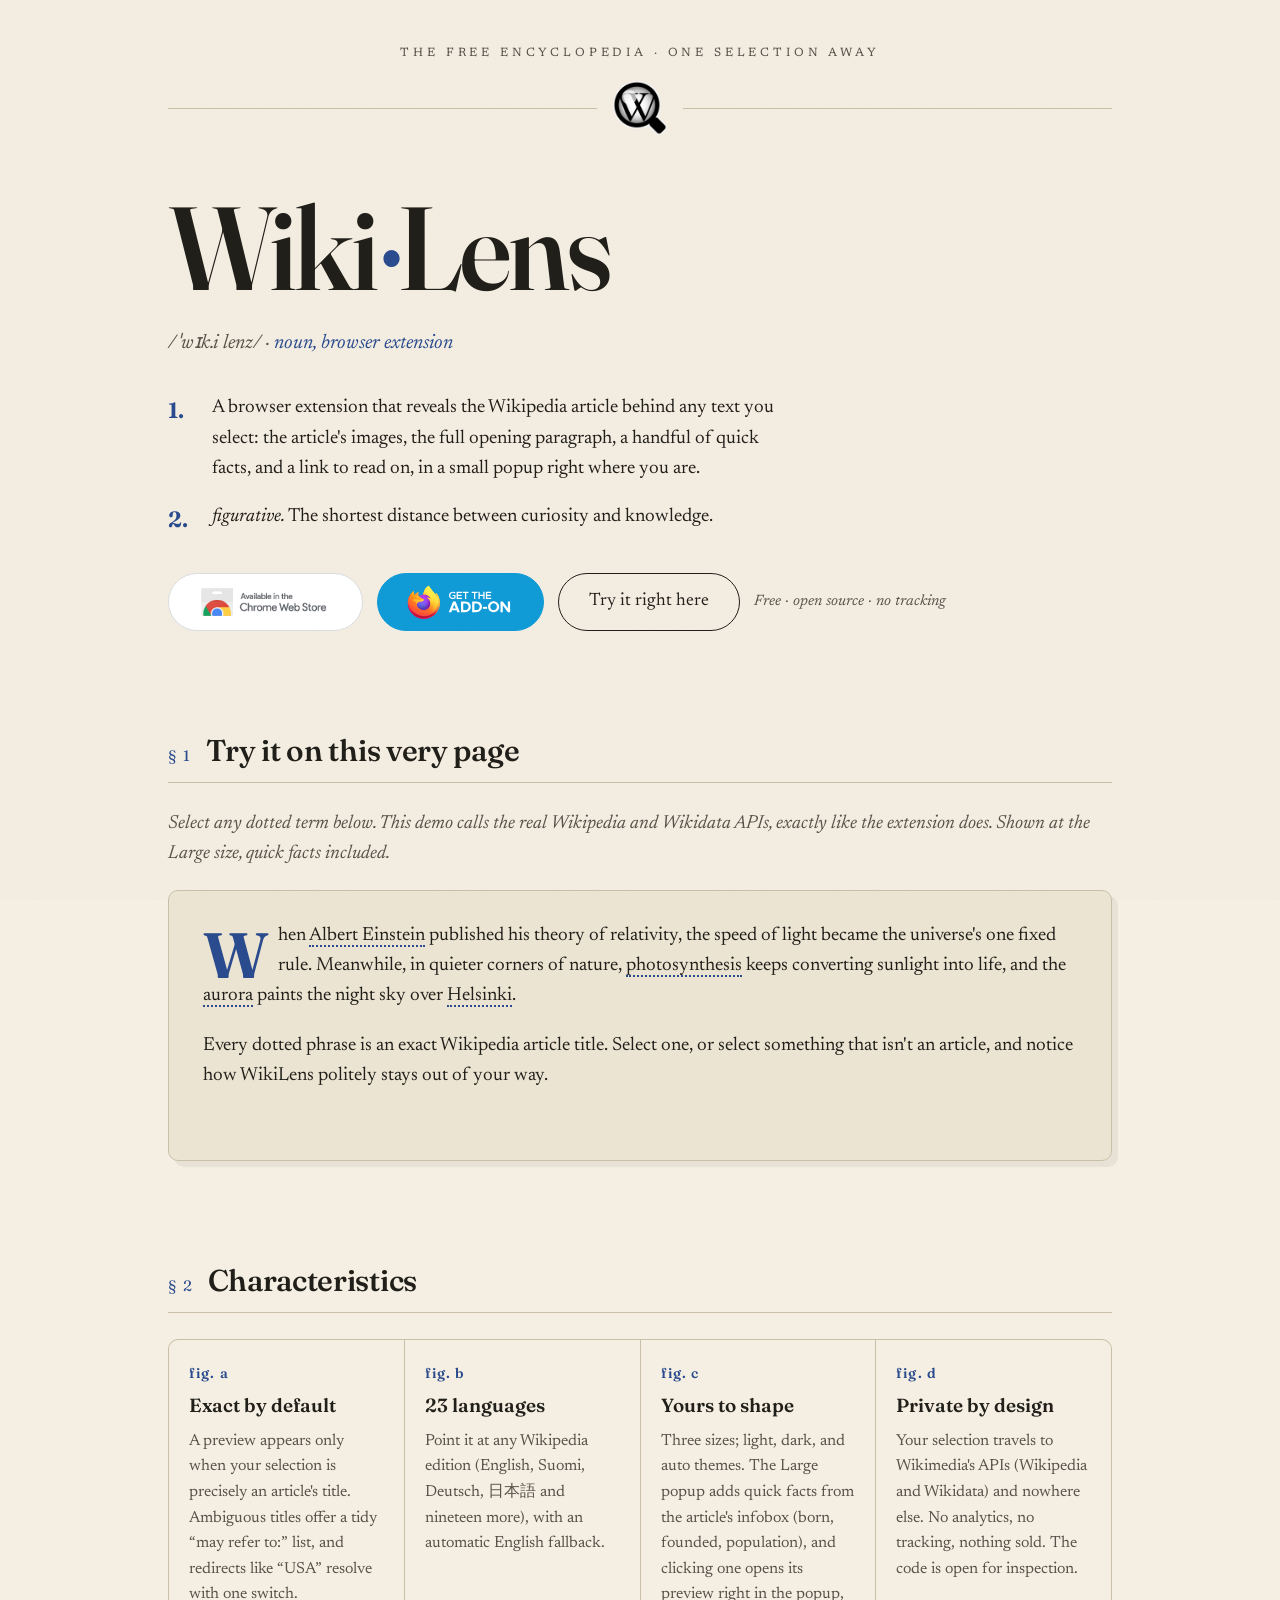
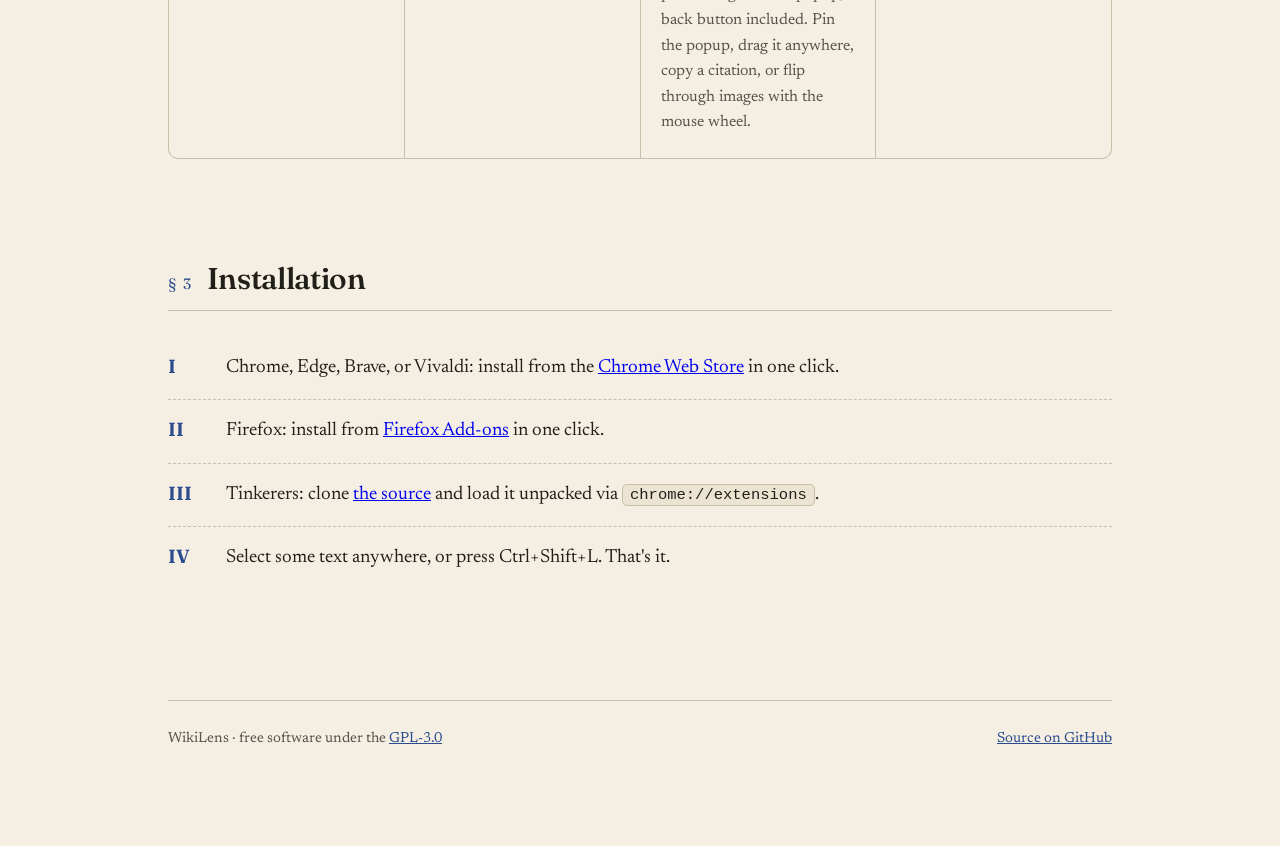
==== docs/index.html @ 6fe4d046 "Trim popup text box height (320px Medium/Large, 150px Small) Co-Authored-By: Claude Fable 5 <noreply" ====
<!DOCTYPE html>
<html lang="en">
<head>
<meta charset="utf-8" />
<meta name="viewport" content="width=device-width, initial-scale=1" />
<title>WikiLens: the free encyclopedia, one selection away</title>
<meta name="description" content="WikiLens is a Chromium extension that shows an instant Wikipedia preview when you select text on any page." />
<link rel="canonical" href="https://ville-mattila.github.io/wikilens/" />
<meta property="og:type" content="website" />
<meta property="og:url" content="https://ville-mattila.github.io/wikilens/" />
<meta property="og:site_name" content="WikiLens" />
<meta property="og:title" content="WikiLens: the free encyclopedia, one selection away" />
<meta property="og:description" content="Select text on any page and get the Wikipedia article instantly. Images, full first paragraph, quick facts, and a link to read on. Free, open source, no tracking." />
<meta property="og:image" content="https://ville-mattila.github.io/wikilens/og.png" />
<meta property="og:image:width" content="1200" />
<meta property="og:image:height" content="630" />
<meta property="og:image:alt" content="WikiLens: select text on any page and get the Wikipedia article instantly." />
<meta name="twitter:card" content="summary_large_image" />
<meta name="twitter:title" content="WikiLens: the free encyclopedia, one selection away" />
<meta name="twitter:description" content="Select text on any page and get the Wikipedia article instantly. Free, open source, no tracking." />
<meta name="twitter:image" content="https://ville-mattila.github.io/wikilens/og.png" />
<meta name="theme-color" content="#f5efe3" />
<link rel="icon" href="icon128.png" />
<link rel="preconnect" href="https://fonts.googleapis.com" />
<link rel="preconnect" href="https://fonts.gstatic.com" crossorigin />
<link href="https://fonts.googleapis.com/css2?family=Fraunces:ital,opsz,wght@0,9..144,300..900;1,9..144,300..900&family=Newsreader:ital,opsz,wght@0,6..72,300..700;1,6..72,300..700&display=swap" rel="stylesheet" />
<style>
  :root {
    --paper: #f5efe3;
    --paper-deep: #ece4d2;
    --ink: #211f1a;
    --ink-soft: #57534a;
    --rule: #c9bfa8;
    --accent: #2a4b8d;
    --highlight: #f8e08e;
    --card-bg: #202124;
    --card-text: #e8eaed;
    --card-border: #5f6368;
    --card-divider: #3c4043;
    --card-link: #8ab4f8;
  }

  * { box-sizing: border-box; }

  html { scroll-behavior: smooth; }

  body {
    margin: 0;
    background: var(--paper);
    color: var(--ink);
    font-family: "Newsreader", Georgia, serif;
    font-size: 19px;
    line-height: 1.6;
    -webkit-font-smoothing: antialiased;
  }

  /* paper grain */
  body::before {
    content: "";
    position: fixed;
    inset: 0;
    pointer-events: none;
    opacity: 0.5;
    z-index: 1;
    background-image: url("data:image/svg+xml,%3Csvg xmlns='http://www.w3.org/2000/svg' width='140' height='140'%3E%3Cfilter id='n'%3E%3CfeTurbulence type='fractalNoise' baseFrequency='0.9' numOctaves='2'/%3E%3CfeColorMatrix values='0 0 0 0 0 0 0 0 0 0 0 0 0 0 0 0 0 0 0.035 0'/%3E%3C/filter%3E%3Crect width='140' height='140' filter='url(%23n)'/%3E%3C/svg%3E");
  }

  ::selection {
    background: var(--highlight);
    color: var(--ink);
  }

  .sheet {
    position: relative;
    z-index: 2;
    max-width: 1000px;
    margin: 0 auto;
    padding: 0 28px 96px;
  }

  /* ------- masthead ------- */
  .masthead {
    text-align: center;
    padding: 44px 0 26px;
    animation: rise 0.7s ease-out both;
  }
  .masthead .over {
    font-size: 12px;
    letter-spacing: 0.32em;
    text-transform: uppercase;
    color: var(--ink-soft);
  }
  .masthead .rulewrap {
    display: flex;
    align-items: center;
    gap: 16px;
    margin: 18px 0;
  }
  .masthead .rulewrap::before,
  .masthead .rulewrap::after {
    content: "";
    flex: 1;
    border-top: 1px solid var(--rule);
    box-shadow: 0 3px 0 -2px var(--rule);
    animation: draw-rule 1.1s 0.15s cubic-bezier(0.22, 1, 0.36, 1) backwards;
  }
  .masthead .rulewrap::before { transform-origin: right center; }
  .masthead .rulewrap::after { transform-origin: left center; }
  @keyframes draw-rule {
    from { transform: scaleX(0); }
    to   { transform: scaleX(1); }
  }
  .masthead img {
    width: 54px;
    height: 54px;
    display: block;
    animation: icon-float 7s 2s ease-in-out infinite;
    transition: transform 0.3s cubic-bezier(0.22, 1, 0.36, 1);
  }
  .masthead img:hover { transform: rotate(-8deg) scale(1.08); }
  @keyframes icon-float {
    0%, 100% { translate: 0 0; }
    50% { translate: 0 -4px; }
  }

  /* ------- entry ------- */
  .entry { animation: rise 0.7s 0.12s ease-out both; }

  h1 {
    font-family: "Fraunces", serif;
    font-optical-sizing: auto;
    font-size: clamp(64px, 12vw, 118px);
    font-weight: 560;
    letter-spacing: -0.02em;
    line-height: 1;
    margin: 10px 0 6px;
  }
  h1 .dot {
    color: var(--accent);
    display: inline-block;
    animation: dot-drop 0.55s 1.35s cubic-bezier(0.34, 1.56, 0.64, 1) backwards;
  }
  @keyframes dot-drop {
    from { opacity: 0; transform: translateY(-0.35em); }
    to   { opacity: 1; transform: translateY(0); }
  }
  /* the product's core gesture, performed on our own headline: a text
     selection highlight sweeps across, lingers, and releases */
  h1 .sweep {
    background-image: linear-gradient(var(--highlight), var(--highlight));
    background-repeat: no-repeat;
    background-size: 0% 46%;
    background-position: 0% 68%;
    animation: select-sweep 2.6s 0.9s cubic-bezier(0.65, 0, 0.35, 1) forwards;
  }
  @keyframes select-sweep {
    0%   { background-size: 0% 46%; background-position: 0% 68%; }
    38%  { background-size: 100% 46%; background-position: 0% 68%; }
    62%  { background-size: 100% 46%; background-position: 0% 68%; }
    100% { background-size: 0% 46%; background-position: 100% 68%; }
  }
  .senses li {
    animation: rise 0.6s cubic-bezier(0.22, 1, 0.36, 1) backwards;
  }
  .senses li:nth-child(1) { animation-delay: 0.45s; }
  .senses li:nth-child(2) { animation-delay: 0.6s; }
  .cta-row {
    animation: rise 0.6s 0.75s cubic-bezier(0.22, 1, 0.36, 1) backwards;
  }

  .pron {
    font-size: 20px;
    color: var(--ink-soft);
  }
  .pron i { font-style: italic; }
  .pron .pos {
    font-style: italic;
    color: var(--accent);
  }

  .senses {
    margin: 34px 0 0;
    padding: 0;
    list-style: none;
    counter-reset: sense;
  }
  .senses li {
    counter-increment: sense;
    position: relative;
    padding-left: 44px;
    margin-bottom: 18px;
    max-width: 620px;
  }
  .senses li::before {
    content: counter(sense) ".";
    position: absolute;
    left: 0;
    top: 0;
    font-family: "Fraunces", serif;
    font-weight: 640;
    font-size: 22px;
    color: var(--accent);
  }
  .senses em { font-style: italic; }

  .cta-row {
    display: flex;
    flex-wrap: wrap;
    gap: 14px;
    margin: 40px 0 0;
    align-items: center;
  }
  .btn {
    font-family: "Newsreader", serif;
    font-size: 18px;
    text-decoration: none;
    display: inline-flex;
    align-items: center;
    height: 58px;
    padding: 0 30px;
    border-radius: 999px;
    transition: transform 0.15s ease, box-shadow 0.15s ease;
  }
  .btn:hover { transform: translateY(-2px); }
  .btn-primary {
    background: var(--ink);
    color: var(--paper);
    box-shadow: 0 2px 0 var(--accent);
  }
  .btn-primary:hover { box-shadow: 0 5px 14px rgba(42, 75, 141, 0.35); }
  .btn-ghost {
    color: var(--ink);
    border: 1px solid var(--ink);
  }
  .btn-ghost:hover { background: var(--paper-deep); }
  /* store badges inside pill buttons: pill background matches each badge's
     own background so the rectangular badge canvas melts into the pill */
  .btn-store {
    padding: 0 24px;
  }
  .btn-store .clip {
    overflow: hidden;
    line-height: 0;
    border-radius: 4px;
  }
  .btn-store .clip img {
    display: block;
    height: 42px;
    width: auto;
    margin: -2px; /* hides the border baked into the Chrome badge image */
  }
  .btn-store.chrome {
    background: #ffffff;
    border: 1px solid #dadce0;
  }
  .btn-store.firefox {
    background: rgb(16, 154, 214);
    border: 1px solid rgb(16, 154, 214);
  }
  .btn-store:hover {
    transform: translateY(-2px);
    box-shadow: 0 5px 14px rgba(33, 31, 26, 0.25);
  }
  .cta-note {
    font-size: 15px;
    font-style: italic;
    color: var(--ink-soft);
  }

  /* ------- section headings ------- */
  .section {
    margin-top: 96px;
  }
  /* the demo's popup must paint above later sections */
  #try {
    position: relative;
    z-index: 20;
  }

  /* Scroll-triggered reveals: elements get .reveal from the script below
     and .inview from an IntersectionObserver as they enter the viewport.
     Without JavaScript nothing is hidden, since .reveal is never added. */
  .reveal {
    opacity: 0;
    transform: translateY(22px);
    transition: opacity 0.7s cubic-bezier(0.22, 1, 0.36, 1),
                transform 0.7s cubic-bezier(0.22, 1, 0.36, 1);
    transition-delay: var(--reveal-delay, 0s);
  }
  .reveal.inview {
    opacity: 1;
    transform: none;
  }

  .section-head {
    display: flex;
    align-items: baseline;
    gap: 14px;
    position: relative;
    padding-bottom: 8px;
    margin-bottom: 26px;
  }
  /* the heading's hairline draws itself in as the section arrives */
  .section-head::after {
    content: "";
    position: absolute;
    left: 0;
    right: 0;
    bottom: 0;
    height: 1px;
    background: var(--rule);
    transform: scaleX(0);
    transform-origin: left center;
    transition: transform 1s 0.15s cubic-bezier(0.22, 1, 0.36, 1);
  }
  .section-head.inview::after { transform: scaleX(1); }
  .section-head .no {
    font-family: "Fraunces", serif;
    font-size: 15px;
    color: var(--accent);
    letter-spacing: 0.1em;
    display: inline-block;
    opacity: 0;
    transform: scale(1.6) rotate(-8deg);
    transition: opacity 0.45s 0.25s ease-out,
                transform 0.45s 0.25s cubic-bezier(0.34, 1.56, 0.64, 1);
  }
  .section-head.inview .no {
    opacity: 1;
    transform: none;
  }
  h2 {
    font-family: "Fraunces", serif;
    font-size: 30px;
    font-weight: 560;
    margin: 0;
    letter-spacing: -0.01em;
  }

  /* ------- demo ------- */
  .demo-hint {
    font-style: italic;
    color: var(--ink-soft);
    margin: 0 0 20px;
  }
  .demo {
    position: relative;
    background: var(--paper-deep);
    border: 1px solid var(--rule);
    border-radius: 10px;
    padding: 30px 34px;
    box-shadow: 6px 6px 0 rgba(33, 31, 26, 0.06);
  }
  .demo p { margin: 0 0 1em; }
  .demo p:last-child { margin-bottom: 0; }
  .demo .term {
    border-bottom: 2px dotted var(--accent);
    cursor: text;
    transition: background 0.25s ease;
  }
  .demo .term:hover { background: var(--highlight); }
  /* once the demo scrolls into view, the first term glows briefly:
     a wordless "start here" */
  .demo.inview .dropcap .term:first-of-type {
    animation: term-hint 1.8s 1s ease-in-out;
  }
  @keyframes term-hint {
    0%, 100% { background: transparent; }
    35%, 65% { background: var(--highlight); }
  }
  .demo .dropcap::first-letter {
    font-family: "Fraunces", serif;
    font-weight: 640;
    font-size: 64px;
    line-height: 0.8;
    float: left;
    padding: 8px 10px 0 0;
    color: var(--accent);
  }
  .demo-status {
    margin-top: 14px;
    font-size: 14px;
    font-style: italic;
    color: var(--ink-soft);
    min-height: 1.4em;
  }

  /* the popup card - same styling as the extension's dark medium card */
  .wl-card {
    position: absolute;
    z-index: 10;
    width: 500px;
    max-width: calc(100vw - 40px);
    background: var(--card-bg);
    color: var(--card-text);
    border: 1px solid var(--card-border);
    border-radius: 16px;
    box-shadow: 0 8px 24px rgba(0, 0, 0, 0.4);
    overflow: hidden;
    font-family: -apple-system, BlinkMacSystemFont, "Segoe UI", Roboto, sans-serif;
    transform-origin: 50% 0;
    animation: wl-pop 0.42s cubic-bezier(0.34, 1.56, 0.64, 1) backwards;
  }
  .wl-card.out { animation: wl-out 0.18s ease-in forwards; }
  @keyframes wl-pop {
    from { opacity: 0; transform: translateY(14px) scale(0.92); }
    to   { opacity: 1; transform: translateY(0) scale(1); }
  }
  @keyframes wl-out {
    to { opacity: 0; transform: translateY(8px) scale(0.96); }
  }
  @keyframes wl-rise {
    from { opacity: 0; transform: translateY(7px); }
    to   { opacity: 1; transform: translateY(0); }
  }
  @keyframes wl-settle {
    from { transform: scale(1.1); }
    to   { transform: scale(1); }
  }
  .wl-card .thumbwrap {
    position: relative;
    overflow: hidden;
  }
  .wl-card img.thumb {
    display: block;
    width: 100%;
    height: auto;
    max-height: 420px;
    object-fit: contain;
    background: #303134;
    animation: wl-settle 0.9s cubic-bezier(0.22, 1, 0.36, 1) backwards;
    transition: opacity 0.16s ease;
  }
  .wl-card img.thumb.fade { opacity: 0; }
  .wl-card .imgnav {
    position: absolute;
    right: 8px;
    top: 50%;
    transform: translateY(-50%);
    width: 30px;
    height: 30px;
    border: none;
    border-radius: 50%;
    background: rgba(0, 0, 0, 0.45);
    color: #fff;
    font-size: 18px;
    line-height: 28px;
    text-align: center;
    padding: 0;
    cursor: pointer;
    transition: background 0.15s, transform 0.15s;
  }
  .wl-card .imgnav:hover {
    background: rgba(0, 0, 0, 0.7);
    transform: translateY(-50%) scale(1.08);
  }
  .wl-card .imgcount {
    position: absolute;
    right: 8px;
    bottom: 8px;
    font-size: 11px;
    font-weight: 600;
    padding: 2px 8px;
    border-radius: 999px;
    background: rgba(0, 0, 0, 0.45);
    color: #fff;
    pointer-events: none;
  }
  .wl-card .t { animation: wl-rise 0.38s 0.1s cubic-bezier(0.22, 1, 0.36, 1) backwards; }
  .wl-card .x { animation: wl-rise 0.38s 0.17s cubic-bezier(0.22, 1, 0.36, 1) backwards; }
  .wl-card .facts { animation: wl-rise 0.38s 0.24s cubic-bezier(0.22, 1, 0.36, 1) backwards; }
  .wl-card .f { animation: wl-rise 0.38s 0.3s cubic-bezier(0.22, 1, 0.36, 1) backwards; }
  .wl-card .facts {
    border-top: 1px solid var(--card-divider);
    padding: 10px 14px 12px;
    display: grid;
    grid-template-columns: auto 1fr;
    column-gap: 14px;
    row-gap: 4px;
    font-size: 13px;
    line-height: 1.45;
  }
  .wl-card .facts .fl {
    color: var(--card-link);
    font-weight: 600;
    text-transform: uppercase;
    font-size: 11px;
    letter-spacing: 0.05em;
    padding-top: 1px;
  }
  .wl-card .facts .fv { min-width: 0; }
  .wl-card .facts .fv a {
    color: inherit;
    text-decoration: underline;
    text-decoration-color: var(--card-border);
    text-underline-offset: 2px;
    transition: color 0.15s, text-decoration-color 0.15s;
  }
  .wl-card .facts .fv a:hover {
    color: var(--card-link);
    text-decoration-color: var(--card-link);
  }
  .wl-card .f .arr {
    display: inline-block;
    transition: transform 0.2s cubic-bezier(0.22, 1, 0.36, 1);
  }
  .wl-card .f a:hover .arr { transform: translateX(4px); }
  @media (prefers-reduced-motion: reduce) {
    .wl-card, .wl-card.out, .wl-card img, .wl-card .t, .wl-card .x,
    .wl-card .facts, .wl-card .f {
      animation: none;
    }
  }
  .wl-card .b { padding: 12px 14px 10px; }
  .wl-card .t {
    font-family: Georgia, serif;
    font-size: 18px;
    font-weight: 700;
    margin: 0 0 6px;
  }
  .wl-card .x p { margin: 0 0 8px; }
  .wl-card .x p:last-child { margin-bottom: 0; }
  .wl-card .x {
    font-size: 14px;
    line-height: 1.5;
    margin: 0;
    max-height: 320px;
    overflow-y: auto;
    overscroll-behavior: contain;
    padding-right: 6px;
    scrollbar-width: thin;
    scrollbar-color: var(--card-border) transparent;
  }
  .wl-card .f {
    border-top: 1px solid var(--card-divider);
    padding: 8px 14px;
    text-align: right;
  }
  .wl-card .f a {
    color: var(--card-link);
    font-size: 14px;
    font-weight: 600;
    text-decoration: none;
  }
  .wl-card .f a:hover { text-decoration: underline; }

  /* ------- features ------- */
  .features {
    display: grid;
    grid-template-columns: repeat(4, 1fr);
    gap: 0;
    border: 1px solid var(--rule);
    border-radius: 10px;
    overflow: hidden;
    background: var(--rule);
    grid-gap: 1px;
  }
  .feature {
    background: var(--paper);
    padding: 22px 20px;
    transition: background 0.3s ease;
  }
  .feature:hover { background: #fbf7ee; }
  .feature h3 {
    font-family: "Fraunces", serif;
    font-size: 19px;
    font-weight: 600;
    margin: 0 0 8px;
  }
  .feature h3 .fig {
    color: var(--accent);
    font-size: 14px;
    letter-spacing: 0.08em;
    display: block;
    margin-bottom: 6px;
    transition: letter-spacing 0.3s ease;
  }
  .feature:hover h3 .fig { letter-spacing: 0.22em; }
  .feature p {
    margin: 0;
    font-size: 16px;
    color: var(--ink-soft);
  }

  /* ------- install ------- */
  .steps {
    margin: 0;
    padding: 0;
    list-style: none;
    counter-reset: step;
  }
  .steps li {
    counter-increment: step;
    position: relative;
    padding: 16px 0 16px 58px;
    border-bottom: 1px dashed var(--rule);
  }
  .steps li:last-child { border-bottom: 0; }
  .steps li::before {
    content: counter(step, upper-roman);
    position: absolute;
    left: 0;
    top: 14px;
    font-family: "Fraunces", serif;
    font-weight: 640;
    color: var(--accent);
    font-size: 19px;
    width: 44px;
  }
  .steps code {
    font-family: ui-monospace, "Cascadia Code", Consolas, monospace;
    font-size: 15.5px;
    background: var(--paper-deep);
    border: 1px solid var(--rule);
    border-radius: 5px;
    padding: 1px 7px;
    white-space: nowrap;
  }
  .store-note {
    margin-top: 22px;
    font-style: italic;
    color: var(--ink-soft);
    font-size: 16px;
  }

  /* ------- footer ------- */
  footer {
    margin-top: 110px;
    padding-top: 26px;
    border-top: 1px solid var(--rule);
    display: flex;
    justify-content: space-between;
    flex-wrap: wrap;
    gap: 10px;
    font-size: 14.5px;
    color: var(--ink-soft);
  }
  footer a { color: var(--accent); }

  @keyframes rise {
    from { opacity: 0; transform: translateY(16px); }
    to   { opacity: 1; transform: translateY(0); }
  }
  .section:nth-of-type(2) { animation-delay: 0.2s; }

  @media (prefers-reduced-motion: reduce) {
    .masthead, .entry, .masthead .rulewrap::before, .masthead .rulewrap::after,
    .masthead img, h1 .dot, h1 .sweep, .senses li, .cta-row,
    .demo.inview .dropcap .term:first-of-type {
      animation: none;
    }
    h1 .sweep { background: none; }
    .reveal {
      opacity: 1;
      transform: none;
      transition: none;
    }
    .section-head::after { transform: scaleX(1); transition: none; }
    .section-head .no { opacity: 1; transform: none; transition: none; }
  }

  @media (max-width: 900px) {
    .features { grid-template-columns: repeat(2, 1fr); }
  }
  @media (max-width: 560px) {
    body { font-size: 17.5px; }
    .demo { padding: 22px 20px; }
    .features { grid-template-columns: 1fr; }
  }
</style>
</head>
<body>
<div class="sheet">

  <header class="masthead">
    <div class="over">The free encyclopedia · one selection away</div>
    <div class="rulewrap"><img src="icon128.png" alt="WikiLens icon" /></div>
  </header>
  <!-- the headline gets a "text selection" highlight sweep on load -->


  <section class="entry">
    <h1><span class="sweep">Wiki<span class="dot">·</span>Lens</span></h1>
    <p class="pron"><i>/ˈwɪk.i lenz/</i> · <span class="pos">noun, browser extension</span></p>
    <ol class="senses">
      <li>A browser extension that reveals the Wikipedia article behind any
        text you select: the article's images, the full opening paragraph,
        a handful of quick facts, and a link to read on, in a small popup
        right where you are.</li>
      <li><em>figurative.</em> The shortest distance between curiosity and
        knowledge.</li>
    </ol>
    <div class="cta-row">
      <a class="btn btn-store chrome" href="https://chromewebstore.google.com/detail/wikilens/ipjonmoniljhdbjdplfcocdfjlbifcck"><span class="clip"><img
        src="chrome-badge.png" alt="Available in the Chrome Web Store" /></span></a>
      <a class="btn btn-store firefox" href="https://addons.mozilla.org/en-US/firefox/addon/wikilens/"><span class="clip"><img
        src="firefox-badge.svg" alt="Get the Firefox Add-on" /></span></a>
      <a class="btn btn-ghost" href="#try">Try it right here</a>
      <span class="cta-note">Free · open source · no tracking</span>
    </div>
  </section>

  <section class="section" id="try">
    <div class="section-head"><span class="no">§ 1</span><h2>Try it on this very page</h2></div>
    <p class="demo-hint">Select any dotted term below. This demo calls the
      real Wikipedia and Wikidata APIs, exactly like the extension does.
      Shown at the Large size, quick facts included.</p>
    <div class="demo" id="demo">
      <p class="dropcap">When <span class="term">Albert Einstein</span> published his theory of
        relativity, the speed of light became the universe's one fixed rule.
        Meanwhile, in quieter corners of nature, <span class="term">photosynthesis</span>
        keeps converting sunlight into life, and the
        <span class="term">aurora</span> paints the night sky over
        <span class="term">Helsinki</span>.</p>
      <p>Every dotted phrase is an exact Wikipedia article title. Select one,
        or select something that isn't an article, and notice how WikiLens
        politely stays out of your way.</p>
      <div class="demo-status" id="demo-status"></div>
    </div>
  </section>

  <section class="section">
    <div class="section-head"><span class="no">§ 2</span><h2>Character­istics</h2></div>
    <div class="features">
      <div class="feature">
        <h3><span class="fig">fig. a</span>Exact by default</h3>
        <p>A preview appears only when your selection is precisely an article's
          title. Ambiguous titles offer a tidy “may refer to:” list, and
          redirects like “USA” resolve with one switch.</p>
      </div>
      <div class="feature">
        <h3><span class="fig">fig. b</span>23 languages</h3>
        <p>Point it at any Wikipedia edition (English, Suomi, Deutsch, 日本語
          and nineteen more), with an automatic English fallback.</p>
      </div>
      <div class="feature">
        <h3><span class="fig">fig. c</span>Yours to shape</h3>
        <p>Three sizes; light, dark, and auto themes. The Large popup adds
          quick facts from the article's infobox (born, founded,
          population), and clicking one opens its preview right in the
          popup, back button included. Pin the popup, drag it anywhere,
          copy a citation, or flip through images with the mouse wheel.</p>
      </div>
      <div class="feature">
        <h3><span class="fig">fig. d</span>Private by design</h3>
        <p>Your selection travels to Wikimedia's APIs (Wikipedia and
          Wikidata) and nowhere else. No analytics, no tracking, nothing
          sold. The code is open for inspection.</p>
      </div>
    </div>
  </section>

  <section class="section">
    <div class="section-head"><span class="no">§ 3</span><h2>Installation</h2></div>
    <ol class="steps">
      <li>Chrome, Edge, Brave, or Vivaldi: install from the
        <a href="https://chromewebstore.google.com/detail/wikilens/ipjonmoniljhdbjdplfcocdfjlbifcck">Chrome
        Web Store</a> in one click.</li>
      <li>Firefox: install from
        <a href="https://addons.mozilla.org/en-US/firefox/addon/wikilens/">Firefox
        Add-ons</a> in one click.</li>
      <li>Tinkerers: clone
        <a href="https://github.com/Ville-Mattila/wikilens">the source</a>
        and load it unpacked via <code>chrome://extensions</code>.</li>
      <li>Select some text anywhere, or press Ctrl+Shift+L. That's it.</li>
    </ol>
  </section>

  <footer>
    <span>WikiLens · free software under the
      <a href="https://github.com/Ville-Mattila/wikilens/blob/main/LICENSE">GPL-3.0</a></span>
    <span><a href="https://github.com/Ville-Mattila/wikilens">Source on GitHub</a></span>
  </footer>

</div>

<script>
(() => {
  const demo = document.getElementById("demo");
  const status = document.getElementById("demo-status");
  let card = null;
  let seq = 0;
  const cache = new Map();

  demo.addEventListener("mouseup", (e) => {
    // interactions inside the card (carousel arrow, links, text selection)
    // must not re-trigger a lookup - that would rebuild the popup and
    // reset the image carousel to the first frame
    if (card && card.contains(e.target)) return;
    setTimeout(onSelect, 10);
  });
  document.addEventListener("mousedown", (e) => {
    if (card && !card.contains(e.target)) removeCard();
  });

  async function onSelect() {
    const sel = document.getSelection();
    if (!sel || sel.isCollapsed) return;
    const text = sel.toString().trim();
    if (!text || text.length > 80 || /[\n\r\t]/.test(text)) return;
    if (!demo.contains(sel.anchorNode)) return;

    const mySeq = ++seq;
    status.textContent = "Consulting the encyclopedia…";
    const data = await lookup(text);
    if (mySeq !== seq) return;

    if (!data) {
      status.textContent = `“${text}” is not an exact article title. No popup, by design.`;
      removeCard();
      return;
    }
    status.textContent = "";
    showCard(data, sel);
  }

  async function lookup(title) {
    const key = title.toLowerCase();
    if (cache.has(key)) return cache.get(key);
    let result = null;
    try {
      const res = await fetch(
        "https://en.wikipedia.org/api/rest_v1/page/summary/" +
        encodeURIComponent(title)
      );
      if (res.ok) {
        const d = await res.json();
        if (d.type === "standard" &&
            d.title.toLowerCase() === title.trim().toLowerCase()) {
          let thumb = d.thumbnail ? d.thumbnail.source : null;
          const ow = d.originalimage ? d.originalimage.width : 0;
          if (thumb && ow > 960) {
            thumb = thumb.replace(/\/(\d+)px-/, "/960px-");
          } else if (thumb && ow > 500) {
            thumb = thumb.replace(/\/(\d+)px-/, "/500px-");
          }
          const [facts, images, fullExtractHtml] = await Promise.all([
            d.wikibase_item ? fetchFacts(d.wikibase_item) : [],
            fetchImages(d.title, thumb),
            fetchLeadSection(d.title),
          ]);
          result = {
            title: d.title,
            extract: d.extract,
            extractHtml: fullExtractHtml || d.extract_html || null,
            thumb,
            images,
            url: d.content_urls.desktop.page,
            facts,
          };
        }
      }
    } catch (_) { /* offline etc. - treat as no match */ }
    cache.set(key, result);
    return result;
  }

  // Wikipedia's extract_html rendered through a strict whitelist - inline
  // formatting and paragraphs only, all attributes dropped, nothing else.
  const FORMAT_TAGS = new Set(["B", "I", "EM", "STRONG", "SUB", "SUP", "SPAN", "P"]);
  function renderFormattedText(target, html) {
    const doc = new DOMParser().parseFromString(html, "text/html");
    (function walk(srcParent, dstParent) {
      for (const node of srcParent.childNodes) {
        if (node.nodeType === Node.TEXT_NODE) {
          dstParent.appendChild(document.createTextNode(node.nodeValue));
        } else if (node.nodeType === Node.ELEMENT_NODE) {
          if (node.tagName === "P" && !node.textContent.trim()) continue;
          if (FORMAT_TAGS.has(node.tagName)) {
            const el = document.createElement(node.tagName.toLowerCase());
            dstParent.appendChild(el);
            walk(node, el);
          } else {
            walk(node, dstParent);
          }
        }
      }
    })(doc.body, target);
  }

  // The whole lead section (everything before the first heading) as limited
  // HTML, replacing the summary's single first paragraph. Best-effort.
  async function fetchLeadSection(title) {
    try {
      const res = await fetch(
        "https://en.wikipedia.org/w/api.php?action=query&prop=extracts" +
        "&exintro=1&titles=" + encodeURIComponent(title) +
        "&format=json&formatversion=2&origin=*"
      );
      if (!res.ok) return null;
      const extract = (await res.json()).query?.pages?.[0]?.extract;
      return typeof extract === "string" && extract.trim() ? extract : null;
    } catch (_) {
      return null;
    }
  }

  // Gallery images for the carousel - sharp lead thumbnail first, then the
  // article's gallery images (icons excluded via showInGallery). Best-effort.
  async function fetchImages(title, leadThumb) {
    const lead = leadThumb ? [leadThumb] : [];
    try {
      const res = await fetch(
        "https://en.wikipedia.org/api/rest_v1/page/media-list/" +
        encodeURIComponent(title)
      );
      if (!res.ok) return lead;
      const items = (await res.json()).items ?? [];
      const extra = [];
      for (const item of items) {
        if (item.type !== "image" || !item.showInGallery) continue;
        if (item.leadImage) continue;
        const src = item.srcset?.[item.srcset.length - 1]?.src;
        if (!src) continue;
        extra.push(src.startsWith("//") ? "https:" + src : src);
        if (extra.length >= 4) break;
      }
      return [...lead, ...extra].slice(0, 5);
    } catch (_) {
      return lead;
    }
  }

  // Quick facts from Wikidata - the same pipeline the extension's Large
  // popup uses. Facts are best-effort; failures yield an empty list.
  const FACT_PROPS = [
    ["P569", "Born", "time", 1],
    ["P570", "Died", "time", 1],
    ["P106", "Occupation", "item", 3],
    ["P27", "Nationality", "item", 2],
    ["P571", "Founded", "time", 1],
    ["P17", "Country", "item", 1],
    ["P36", "Capital", "item", 1],
    ["P1082", "Population", "quantity", 1],
    ["P856", "Website", "url", 1],
  ];
  const MONTHS = ["January","February","March","April","May","June","July",
    "August","September","October","November","December"];

  function formatTime(v) {
    const m = v.time.match(/^([+-])(\d+)-(\d\d)-(\d\d)/);
    if (!m) return null;
    const y = Number(m[2]) * (m[1] === "-" ? -1 : 1);
    const yt = y < 0 ? (-y) + " BC" : String(y);
    if (v.precision >= 11) return Number(m[4]) + " " + MONTHS[Number(m[3]) - 1] + " " + yt;
    if (v.precision === 10) return MONTHS[Number(m[3]) - 1] + " " + yt;
    return yt;
  }

  async function fetchFacts(qid) {
    try {
      const res = await fetch(
        "https://www.wikidata.org/w/api.php?action=wbgetentities&ids=" + qid +
        "&props=claims&format=json&origin=*"
      );
      if (!res.ok) return [];
      const claims = (await res.json()).entities?.[qid]?.claims;
      if (!claims) return [];

      const picked = [];
      const itemIds = new Set();
      for (const [pid, label, type, max] of FACT_PROPS) {
        const sts = (claims[pid] ?? []).filter(s => s.mainsnak?.snaktype === "value");
        if (!sts.length) continue;
        const pref = sts.filter(s => s.rank === "preferred");
        const values = (pref.length ? pref : sts).slice(0, max)
          .map(s => s.mainsnak.datavalue.value);
        picked.push({ label, type, values });
        if (type === "item") values.forEach(v => itemIds.add(v.id));
        if (picked.length >= 6) break;
      }

      const labels = {};
      const articles = {};
      if (itemIds.size) {
        const res2 = await fetch(
          "https://www.wikidata.org/w/api.php?action=wbgetentities&ids=" +
          [...itemIds].join("|") +
          "&props=labels%7Csitelinks&languages=en&sitefilter=enwiki&format=json&origin=*"
        );
        if (res2.ok) {
          for (const [id, e] of Object.entries((await res2.json()).entities ?? {})) {
            labels[id] = e.labels?.en?.value;
            if (e.sitelinks?.enwiki) {
              articles[id] = "https://en.wikipedia.org/wiki/" +
                encodeURIComponent(e.sitelinks.enwiki.title);
            }
          }
        }
      }

      const facts = [];
      for (const { label, type, values } of picked) {
        let parts = [];
        if (type === "time") {
          const text = formatTime(values[0]);
          if (text) parts = [{ text }];
        } else if (type === "quantity") {
          parts = [{ text: Number(values[0].amount).toLocaleString("en") }];
        } else if (type === "url") {
          parts = [{
            text: values[0].replace(/^https?:\/\/(www\.)?/, "").replace(/\/$/, ""),
            href: values[0],
          }];
        } else if (type === "item") {
          parts = values.filter(v => labels[v.id])
            .map(v => ({ text: labels[v.id], href: articles[v.id] }));
        }
        if (parts.length) facts.push({ label, parts });
        if (facts.length >= 5) break;
      }
      return facts;
    } catch (_) {
      return [];
    }
  }

  function showCard(a, sel) {
    removeCard(false); // replace instantly, no exit animation overlap
    const range = sel.getRangeAt(0).getBoundingClientRect();
    const host = demo.getBoundingClientRect();

    card = document.createElement("div");
    card.className = "wl-card";
    card.innerHTML =
      `<div class="b"><p class="t"></p><div class="x"></div></div>` +
      `<div class="f"><a target="_blank" rel="noopener">Read in Wikipedia <span class="arr">→</span></a></div>`;
    card.querySelector(".t").textContent = a.title;
    const extractEl = card.querySelector(".x");
    if (a.extractHtml) {
      renderFormattedText(extractEl, a.extractHtml);
    } else {
      extractEl.textContent = a.extract;
    }
    card.querySelector(".f a").href = a.url;

    const images = a.images && a.images.length ? a.images
      : a.thumb ? [a.thumb] : [];
    if (images.length) {
      const wrap = document.createElement("div");
      wrap.className = "thumbwrap";
      const img = document.createElement("img");
      img.className = "thumb";
      img.src = images[0];
      img.alt = a.title;
      wrap.appendChild(img);

      if (images.length > 1) {
        let index = 0;
        let lastWheel = 0;
        const counter = document.createElement("span");
        counter.className = "imgcount";
        counter.textContent = `1 / ${images.length}`;
        const step = (dir) => {
          index = (index + dir + images.length) % images.length;
          counter.textContent = `${index + 1} / ${images.length}`;
          img.classList.add("fade");
          setTimeout(() => {
            img.src = images[index];
            img.onload = () => img.classList.remove("fade");
          }, 160);
          new Image().src = images[(index + dir + images.length) % images.length];
        };
        const next = document.createElement("button");
        next.type = "button";
        next.className = "imgnav";
        next.textContent = "›";
        next.title = "Next image";
        // keep the text selection alive so the popup isn't dismissed
        next.addEventListener("mousedown", (e) => e.preventDefault());
        next.addEventListener("click", () => step(1));
        // wheel over the image flips through the album (down = next)
        wrap.addEventListener("wheel", (e) => {
          if (e.deltaY === 0) return;
          e.preventDefault();
          const now = Date.now();
          if (now - lastWheel < 250) return;
          lastWheel = now;
          step(e.deltaY > 0 ? 1 : -1);
        }, { passive: false });
        wrap.append(next, counter);
        new Image().src = images[1];
      }
      card.insertBefore(wrap, card.firstChild);
    }

    if (a.facts && a.facts.length) {
      const facts = document.createElement("div");
      facts.className = "facts";
      for (const fact of a.facts) {
        const label = document.createElement("span");
        label.className = "fl";
        label.textContent = fact.label;
        const value = document.createElement("span");
        value.className = "fv";
        fact.parts.forEach((part, i) => {
          if (i > 0) value.appendChild(document.createTextNode(", "));
          if (part.href) {
            const link = document.createElement("a");
            link.href = part.href;
            link.target = "_blank";
            link.rel = "noopener noreferrer";
            link.textContent = part.text;
            value.appendChild(link);
          } else {
            value.appendChild(document.createTextNode(part.text));
          }
        });
        facts.append(label, value);
      }
      card.insertBefore(facts, card.querySelector(".f"));
    }

    demo.appendChild(card);
    // scale the card down proportionally when the demo box or viewport is
    // narrower than the card, so it always fits
    const scale = Math.min(1, (host.width - 16) / 500, (innerWidth - 24) / 500);
    if (scale < 1) card.style.zoom = scale;
    const w = 500 * scale;
    let left = range.left - host.left + range.width / 2 - w / 2;
    left = Math.max(8, Math.min(left, host.width - w - 8));
    card.style.left = left / (scale || 1) + "px";
    card.style.top = (range.bottom - host.top + 10) / (scale || 1) + "px";
  }

  function removeCard(animate = true) {
    if (!card) return;
    const el = card;
    card = null;
    if (animate && !matchMedia("(prefers-reduced-motion: reduce)").matches) {
      el.classList.add("out");
      setTimeout(() => el.remove(), 190);
    } else {
      el.remove();
    }
  }
})();
</script>
<script>
// Scroll-triggered reveals. Elements are only hidden AFTER this script tags
// them with .reveal, so a browser without JavaScript sees the full page.
(() => {
  if (matchMedia("(prefers-reduced-motion: reduce)").matches) return;
  if (!("IntersectionObserver" in window)) return;

  document.querySelectorAll(".feature").forEach((el, i) =>
    el.style.setProperty("--reveal-delay", `${i * 90}ms`));
  document.querySelectorAll(".steps li").forEach((el, i) =>
    el.style.setProperty("--reveal-delay", `${i * 70}ms`));

  const targets = [
    ...document.querySelectorAll(".section-head"),
    document.querySelector(".demo-hint"),
    document.querySelector(".demo"),
    ...document.querySelectorAll(".feature"),
    ...document.querySelectorAll(".steps li"),
    document.querySelector("footer"),
  ].filter(Boolean);

  const io = new IntersectionObserver((entries) => {
    for (const entry of entries) {
      if (entry.isIntersecting) {
        entry.target.classList.add("inview");
        io.unobserve(entry.target);
      }
    }
  }, { threshold: 0.15, rootMargin: "0px 0px -40px 0px" });

  for (const el of targets) {
    el.classList.add("reveal");
    io.observe(el);
  }
})();
</script>
</body>
</html>
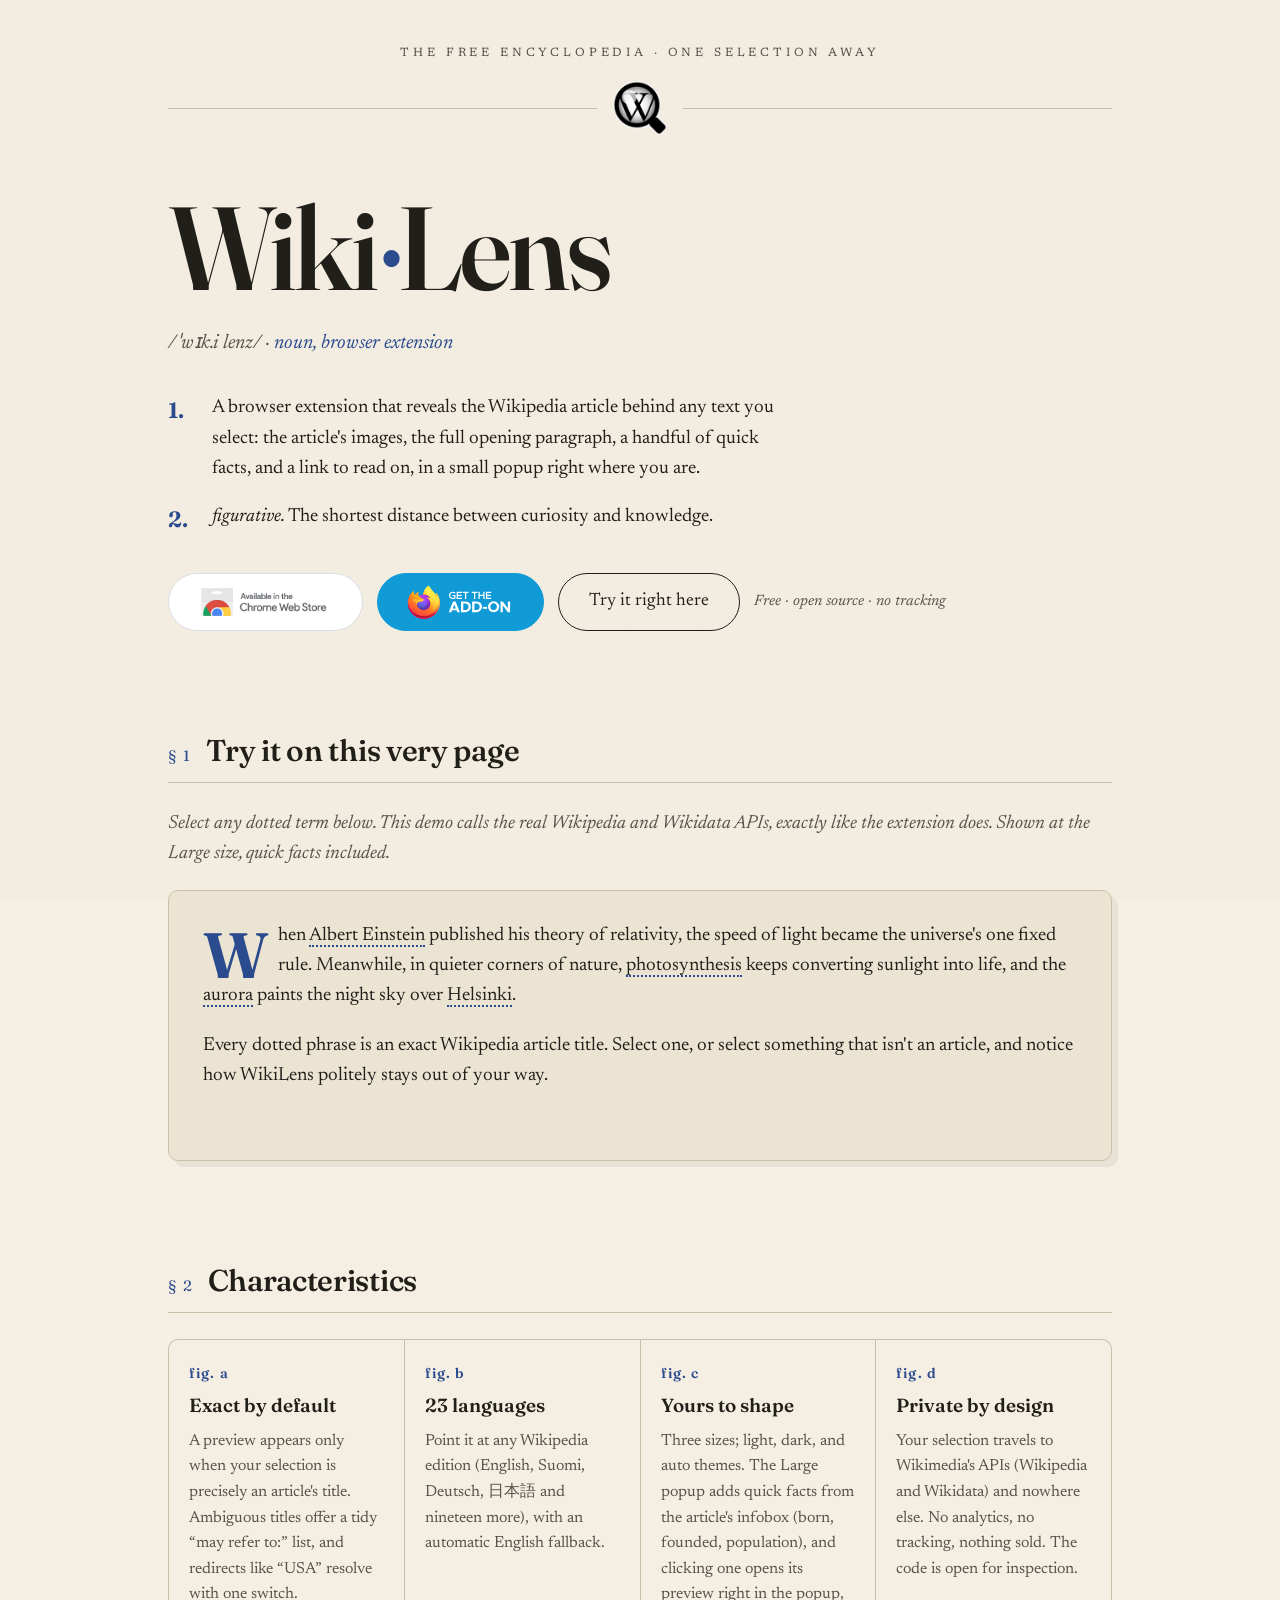
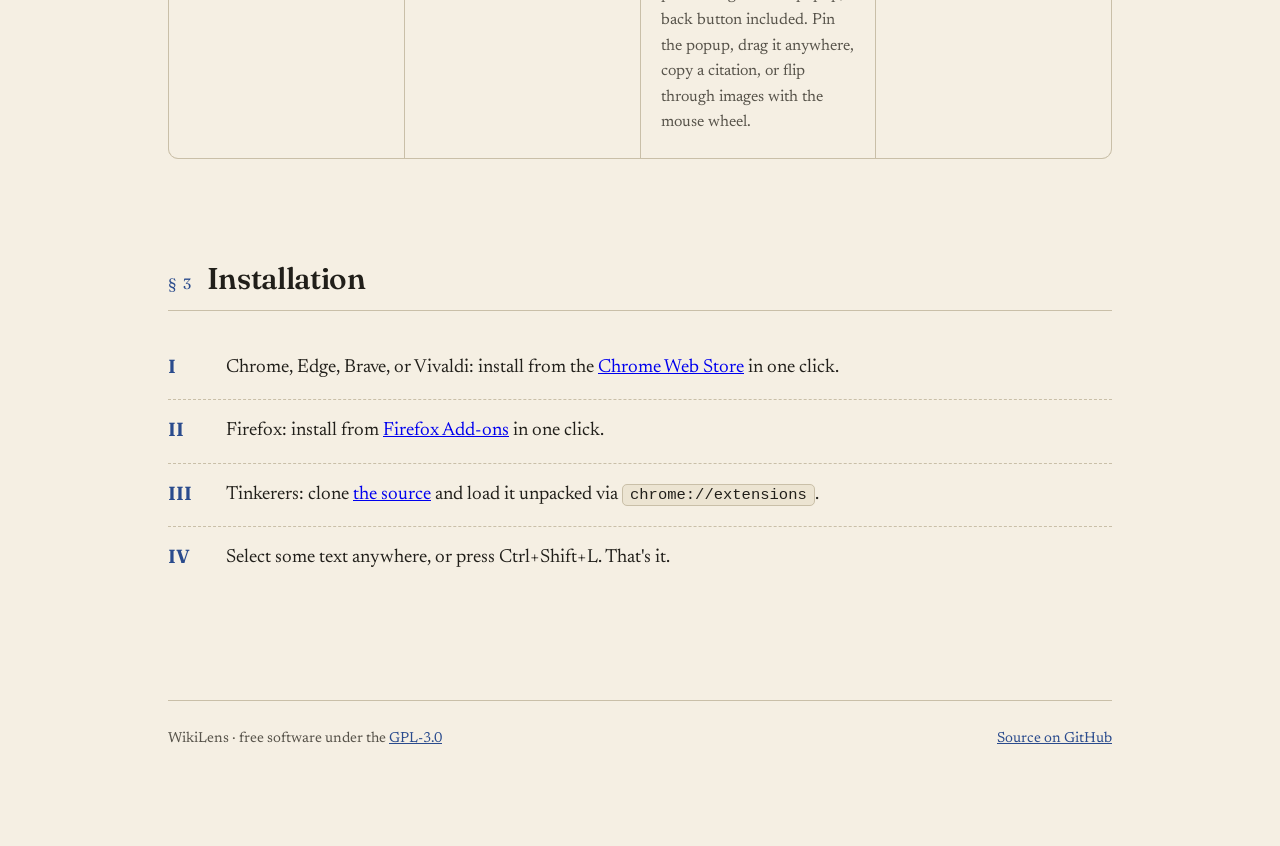
==== commit 7330c7f9: "Reading polish: scroll fade hint and In-this-article section chips A soft gradient at the text edge " ====
--- a/docs/index.html
+++ b/docs/index.html
@@ -520,11 +520,55 @@
   }
   .wl-card .x p { margin: 0 0 8px; }
   .wl-card .x p:last-child { margin-bottom: 0; }
+  .wl-card .xwrap { position: relative; }
+  .wl-card .fadeout {
+    position: absolute;
+    left: 0;
+    right: 0;
+    bottom: 0;
+    height: 26px;
+    background: linear-gradient(to bottom, transparent, var(--card-bg));
+    pointer-events: none;
+    opacity: 0;
+    transition: opacity 0.25s ease;
+  }
+  .wl-card .sections {
+    border-top: 1px solid var(--card-divider);
+    padding: 10px 14px;
+    display: flex;
+    flex-wrap: wrap;
+    align-items: center;
+    gap: 6px;
+    animation: wl-rise 0.38s 0.27s cubic-bezier(0.22, 1, 0.36, 1) backwards;
+  }
+  .wl-card .sections .sl {
+    font-size: 11px;
+    font-weight: 600;
+    text-transform: uppercase;
+    letter-spacing: 0.05em;
+    color: var(--card-link);
+    margin-right: 2px;
+  }
+  .wl-card .sections a {
+    font-size: 12px;
+    color: var(--card-text);
+    opacity: 0.85;
+    text-decoration: none;
+    border: 1px solid var(--card-divider);
+    border-radius: 999px;
+    padding: 2px 9px;
+    transition: color 0.15s, border-color 0.15s, opacity 0.15s;
+  }
+  .wl-card .sections a:hover {
+    color: var(--card-link);
+    border-color: var(--card-link);
+    opacity: 1;
+  }
   .wl-card .x {
     font-size: 14px;
     line-height: 1.5;
     margin: 0;
-    max-height: 320px;
+    max-height: 280px;
     overflow-y: auto;
     overscroll-behavior: contain;
     padding-right: 6px;
@@ -834,10 +878,11 @@
           } else if (thumb && ow > 500) {
             thumb = thumb.replace(/\/(\d+)px-/, "/500px-");
           }
-          const [facts, images, fullExtractHtml] = await Promise.all([
+          const [facts, images, fullExtractHtml, sections] = await Promise.all([
             d.wikibase_item ? fetchFacts(d.wikibase_item) : [],
             fetchImages(d.title, thumb),
             fetchLeadSection(d.title),
+            fetchSections(d.title),
           ]);
           result = {
             title: d.title,
@@ -847,6 +892,7 @@
             images,
             url: d.content_urls.desktop.page,
             facts,
+            sections,
           };
         }
       }
@@ -876,6 +922,32 @@
         }
       }
     })(doc.body, target);
+  }
+
+  // Top-level section titles with anchors for the "In this article" chips.
+  const BOILERPLATE_SECTIONS =
+    /^(see also|notes|references|external links|further reading|bibliography|citations|sources|footnotes|gallery)$/i;
+  async function fetchSections(title) {
+    try {
+      const res = await fetch(
+        "https://en.wikipedia.org/w/api.php?action=parse&prop=sections" +
+        "&page=" + encodeURIComponent(title) +
+        "&format=json&formatversion=2&origin=*"
+      );
+      if (!res.ok) return [];
+      const all = (await res.json()).parse?.sections ?? [];
+      const sections = [];
+      for (const s of all) {
+        if (s.toclevel !== 1 || !s.anchor) continue;
+        const line = String(s.line).replace(/<[^>]*>/g, "").trim();
+        if (!line || BOILERPLATE_SECTIONS.test(line)) continue;
+        sections.push({ title: line, anchor: s.anchor });
+        if (sections.length >= 6) break;
+      }
+      return sections;
+    } catch (_) {
+      return [];
+    }
   }
 
   // The whole lead section (everything before the first heading) as limited
@@ -1023,7 +1095,8 @@
     card = document.createElement("div");
     card.className = "wl-card";
     card.innerHTML =
-      `<div class="b"><p class="t"></p><div class="x"></div></div>` +
+      `<div class="b"><p class="t"></p>` +
+      `<div class="xwrap"><div class="x"></div><div class="fadeout"></div></div></div>` +
       `<div class="f"><a target="_blank" rel="noopener">Read in Wikipedia <span class="arr">→</span></a></div>`;
     card.querySelector(".t").textContent = a.title;
     const extractEl = card.querySelector(".x");
@@ -1032,7 +1105,34 @@
     } else {
       extractEl.textContent = a.extract;
     }
+    // the bottom fade shows only while there is more text to scroll to
+    const fadeEl = card.querySelector(".fadeout");
+    const updateFade = () => {
+      const more =
+        extractEl.scrollHeight - extractEl.scrollTop - extractEl.clientHeight > 4;
+      fadeEl.style.opacity = more ? "1" : "0";
+    };
+    extractEl.addEventListener("scroll", updateFade, { passive: true });
+    requestAnimationFrame(updateFade);
     card.querySelector(".f a").href = a.url;
+
+    if (a.sections && a.sections.length) {
+      const block = document.createElement("div");
+      block.className = "sections";
+      const label = document.createElement("span");
+      label.className = "sl";
+      label.textContent = "In this article";
+      block.appendChild(label);
+      for (const section of a.sections) {
+        const link = document.createElement("a");
+        link.href = `${a.url}#${section.anchor}`;
+        link.target = "_blank";
+        link.rel = "noopener noreferrer";
+        link.textContent = section.title;
+        block.appendChild(link);
+      }
+      card.insertBefore(block, card.querySelector(".f"));
+    }
 
     const images = a.images && a.images.length ? a.images
       : a.thumb ? [a.thumb] : [];
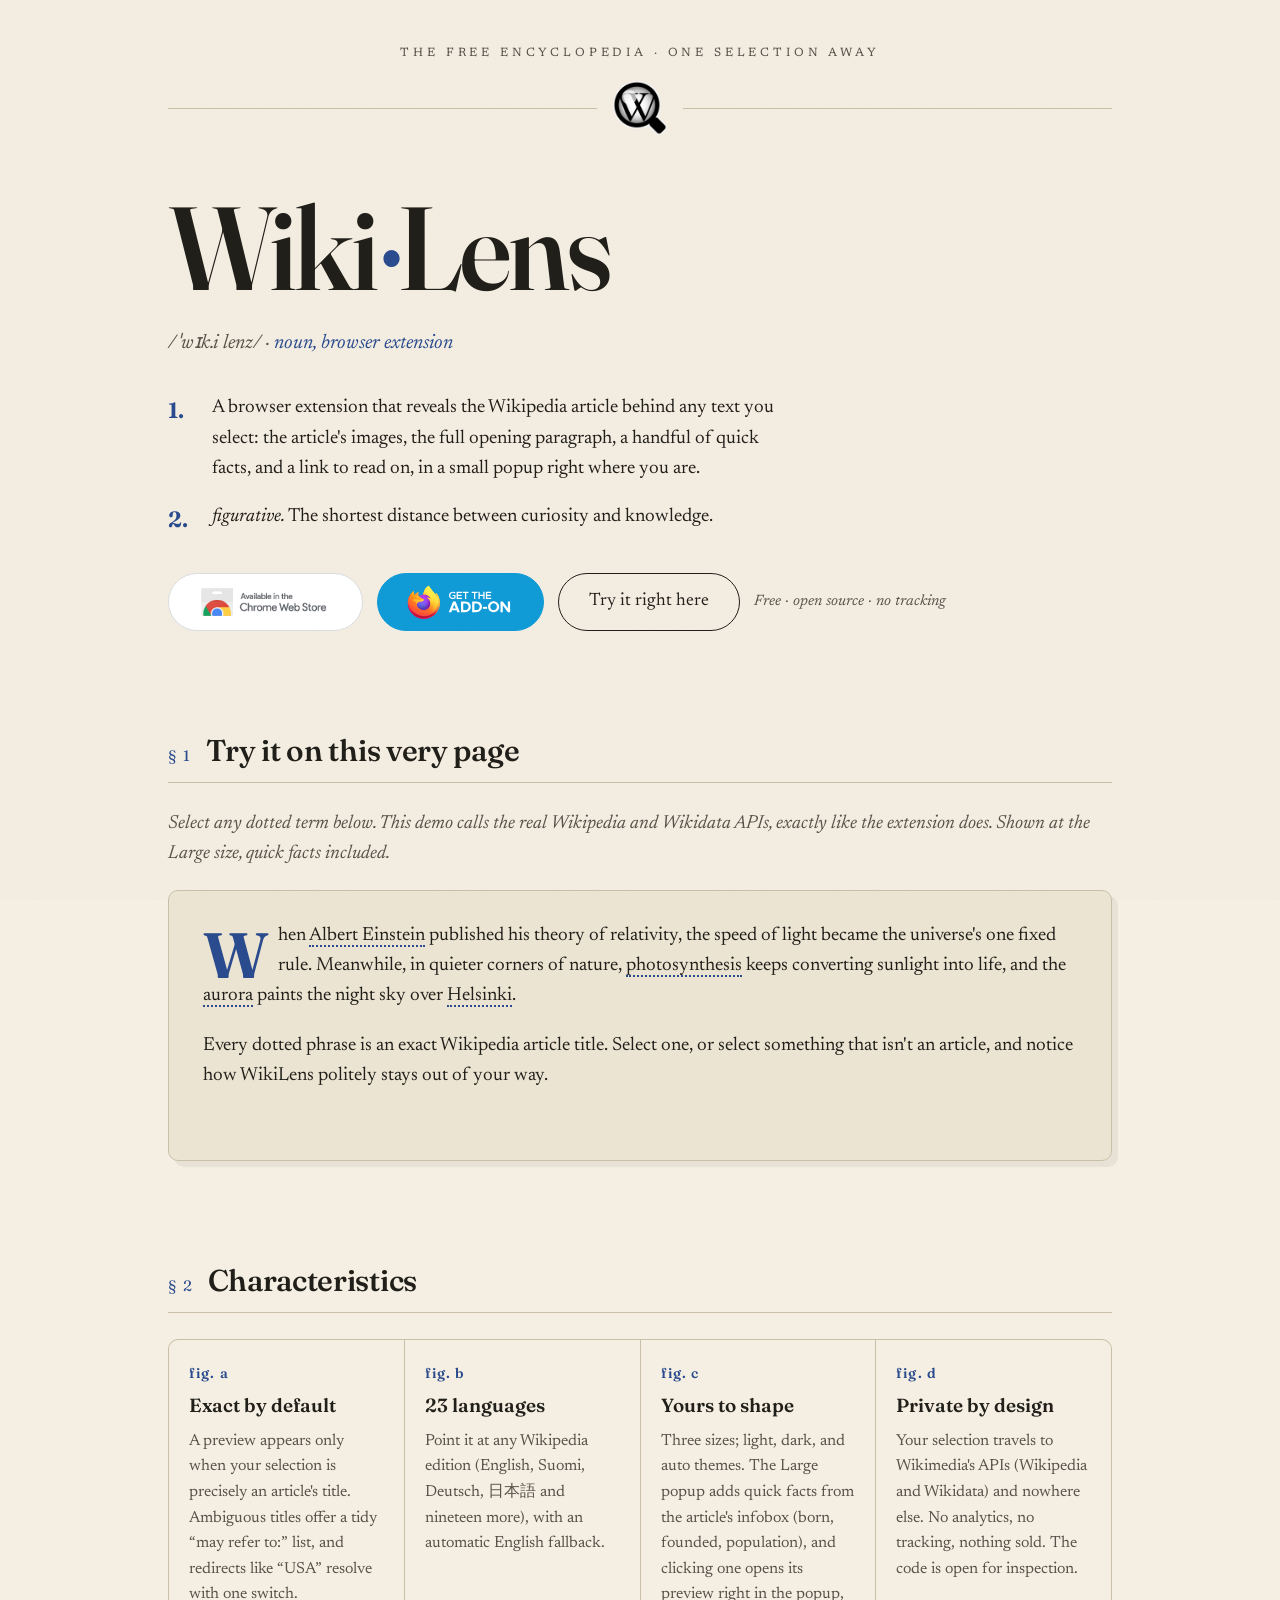
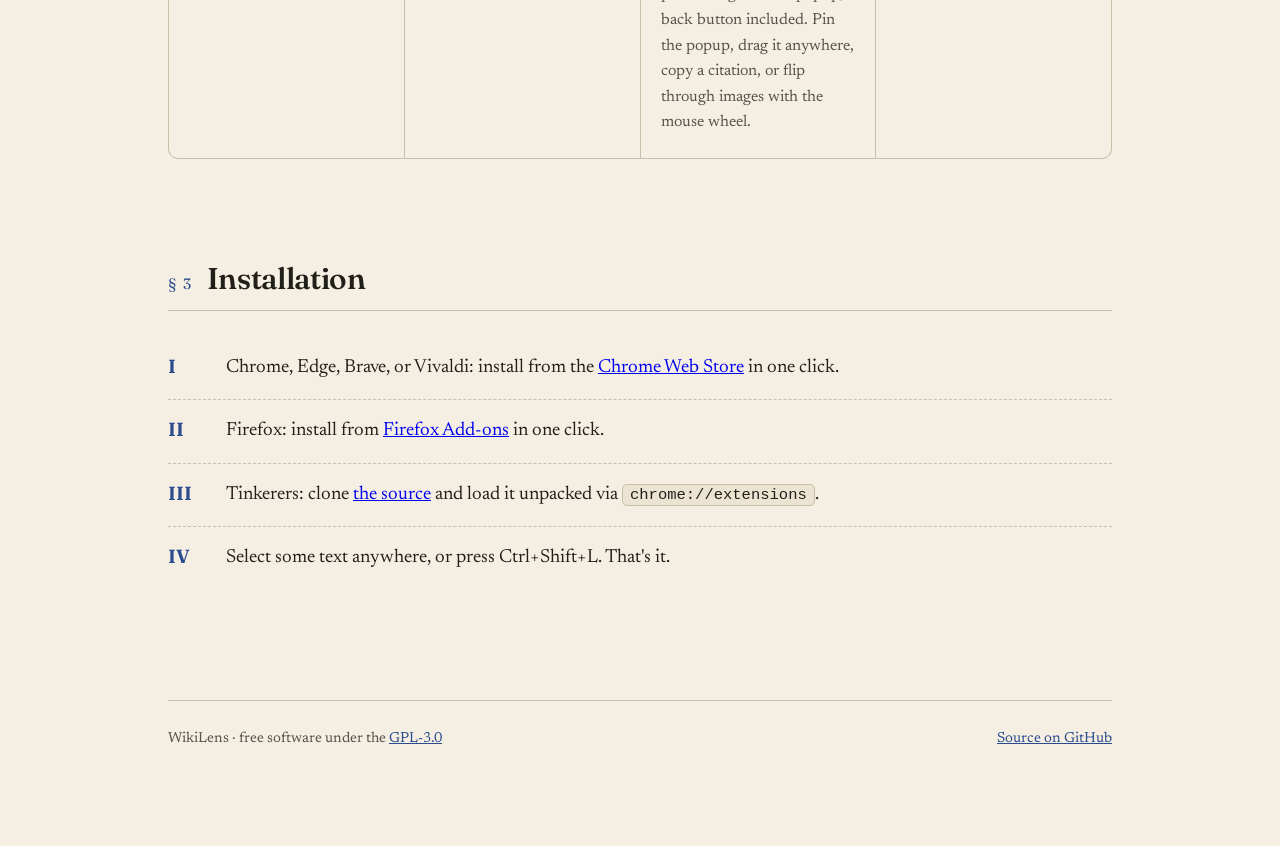
==== commit d285ad9f: "Section chips open the section inside the popup A plain click on an In-this-article chip now fetches" ====
--- a/docs/index.html
+++ b/docs/index.html
@@ -520,6 +520,19 @@
   }
   .wl-card .x p { margin: 0 0 8px; }
   .wl-card .x p:last-child { margin-bottom: 0; }
+  .wl-card .x ul, .wl-card .x ol { margin: 0 0 8px; padding-left: 20px; }
+  .wl-card .x li { margin: 0 0 4px; }
+  .wl-card .x h3, .wl-card .x h4 {
+    font-size: 15px;
+    font-weight: 700;
+    margin: 10px 0 6px;
+  }
+  .wl-card .subt {
+    font-size: 13px;
+    color: var(--card-text);
+    opacity: 0.7;
+    margin: 0 0 8px;
+  }
   .wl-card .xwrap { position: relative; }
   .wl-card .fadeout {
     position: absolute;
@@ -903,7 +916,15 @@
 
   // Wikipedia's extract_html rendered through a strict whitelist - inline
   // formatting and paragraphs only, all attributes dropped, nothing else.
-  const FORMAT_TAGS = new Set(["B", "I", "EM", "STRONG", "SUB", "SUP", "SPAN", "P"]);
+  const FORMAT_TAGS = new Set([
+    "B", "I", "EM", "STRONG", "SUB", "SUP", "SPAN", "P",
+    "UL", "OL", "LI", "H3", "H4",
+  ]);
+  const SKIP_TAGS = new Set([
+    "SCRIPT", "STYLE", "LINK", "TABLE", "FIGURE", "IMG", "H2",
+  ]);
+  const SKIP_CLASSES =
+    /(^|\s)(mw-editsection|reference|references|noprint|navbox|hatnote|infobox|thumb|gallery|metadata|mw-empty-elt)(\s|$)/;
   function renderFormattedText(target, html) {
     const doc = new DOMParser().parseFromString(html, "text/html");
     (function walk(srcParent, dstParent) {
@@ -911,6 +932,8 @@
         if (node.nodeType === Node.TEXT_NODE) {
           dstParent.appendChild(document.createTextNode(node.nodeValue));
         } else if (node.nodeType === Node.ELEMENT_NODE) {
+          if (SKIP_TAGS.has(node.tagName)) continue;
+          if (SKIP_CLASSES.test(node.className?.baseVal ?? node.className ?? "")) continue;
           if (node.tagName === "P" && !node.textContent.trim()) continue;
           if (FORMAT_TAGS.has(node.tagName)) {
             const el = document.createElement(node.tagName.toLowerCase());
@@ -922,6 +945,23 @@
         }
       }
     })(doc.body, target);
+  }
+
+  // One section's rendered HTML for the in-popup section view.
+  async function fetchSectionHtml(pageTitle, index) {
+    try {
+      const res = await fetch(
+        "https://en.wikipedia.org/w/api.php?action=parse" +
+        "&page=" + encodeURIComponent(pageTitle) + "&prop=text" +
+        "&section=" + encodeURIComponent(index) +
+        "&format=json&formatversion=2&origin=*"
+      );
+      if (!res.ok) return null;
+      const html = (await res.json()).parse?.text;
+      return typeof html === "string" && html.trim() ? html : null;
+    } catch (_) {
+      return null;
+    }
   }
 
   // Top-level section titles with anchors for the "In this article" chips.
@@ -939,9 +979,10 @@
       const sections = [];
       for (const s of all) {
         if (s.toclevel !== 1 || !s.anchor) continue;
+        const index = /^\d+$/.test(String(s.index)) ? String(s.index) : null;
         const line = String(s.line).replace(/<[^>]*>/g, "").trim();
         if (!line || BOILERPLATE_SECTIONS.test(line)) continue;
-        sections.push({ title: line, anchor: s.anchor });
+        sections.push({ title: line, anchor: s.anchor, index });
         if (sections.length >= 6) break;
       }
       return sections;
@@ -1123,12 +1164,63 @@
       label.className = "sl";
       label.textContent = "In this article";
       block.appendChild(label);
+
+      const titleEl = card.querySelector(".t");
+      let subtEl = null;
+      let overviewChip = null;
+
+      const showLead = () => {
+        extractEl.replaceChildren();
+        if (a.extractHtml) renderFormattedText(extractEl, a.extractHtml);
+        else extractEl.textContent = a.extract;
+        subtEl?.remove();
+        subtEl = null;
+        overviewChip?.remove();
+        overviewChip = null;
+        extractEl.scrollTop = 0;
+        requestAnimationFrame(updateFade);
+      };
+
+      const showSection = (section, html) => {
+        extractEl.replaceChildren();
+        renderFormattedText(extractEl, html);
+        if (!subtEl) {
+          subtEl = document.createElement("p");
+          subtEl.className = "subt";
+          titleEl.after(subtEl);
+        }
+        subtEl.textContent = section.title;
+        if (!overviewChip) {
+          overviewChip = document.createElement("a");
+          overviewChip.href = a.url;
+          overviewChip.textContent = "← Overview";
+          overviewChip.addEventListener("click", (e) => {
+            e.preventDefault();
+            showLead();
+          });
+          label.after(overviewChip);
+        }
+        extractEl.scrollTop = 0;
+        requestAnimationFrame(updateFade);
+      };
+
       for (const section of a.sections) {
         const link = document.createElement("a");
         link.href = `${a.url}#${section.anchor}`;
         link.target = "_blank";
         link.rel = "noopener noreferrer";
         link.textContent = section.title;
+        if (section.index) {
+          link.addEventListener("click", async (e) => {
+            if (e.button !== 0 || e.ctrlKey || e.metaKey || e.shiftKey) return;
+            e.preventDefault();
+            link.style.opacity = "0.5";
+            const html = await fetchSectionHtml(a.title, section.index);
+            link.style.opacity = "";
+            if (html) showSection(section, html);
+            else window.open(link.href, "_blank", "noopener");
+          });
+        }
         block.appendChild(link);
       }
       card.insertBefore(block, card.querySelector(".f"));
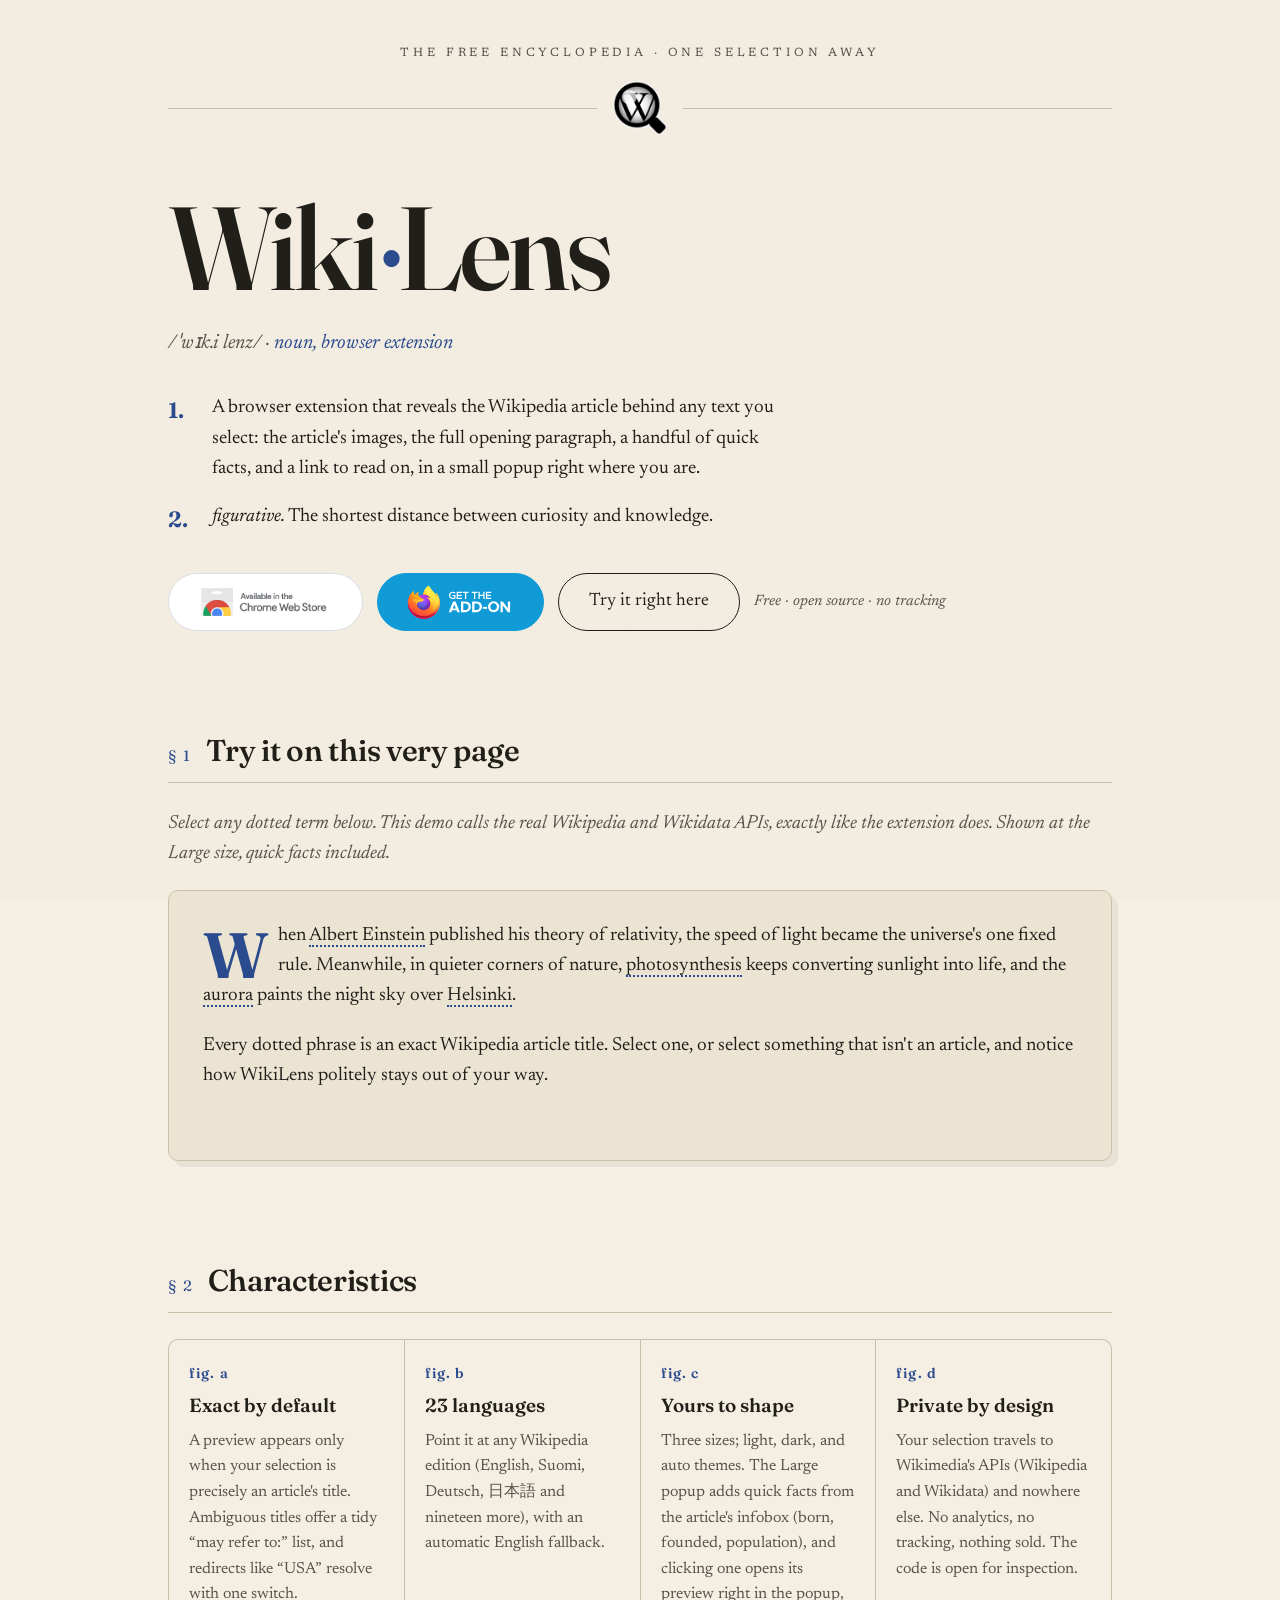
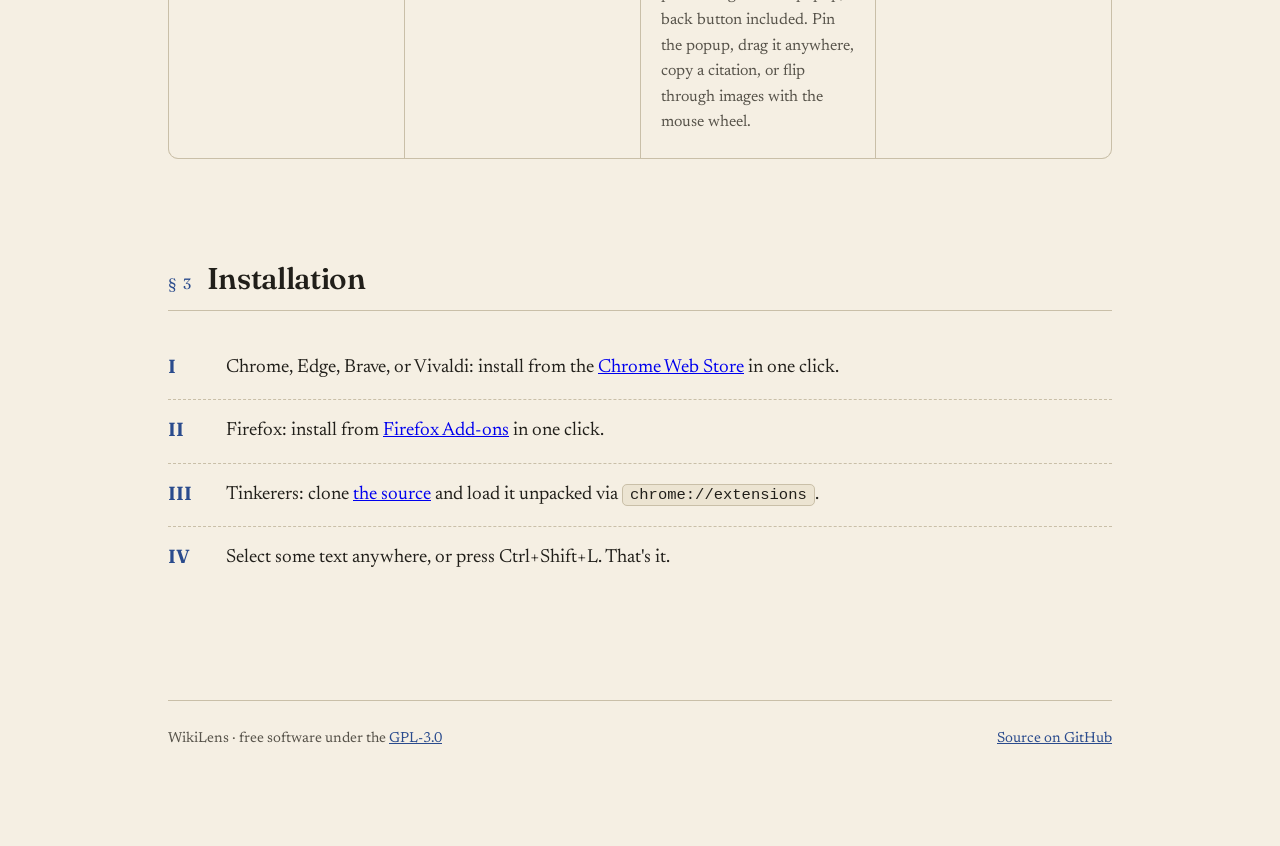
==== commit 58784884: "Fix the external-link arrow glyph A shell escaping layer mangled the CSS \2197 escape into a control" ====
--- a/docs/index.html
+++ b/docs/index.html
@@ -522,6 +522,18 @@
   .wl-card .x p:last-child { margin-bottom: 0; }
   .wl-card .x ul, .wl-card .x ol { margin: 0 0 8px; padding-left: 20px; }
   .wl-card .x li { margin: 0 0 4px; }
+  .wl-card .x a {
+    color: var(--card-link);
+    text-decoration: none;
+  }
+  .wl-card .x a:hover { text-decoration: underline; }
+  .wl-card .x a::after {
+    content: "↗";
+    font-size: 0.7em;
+    opacity: 0.7;
+    margin-left: 1px;
+    vertical-align: super;
+  }
   .wl-card .x h3, .wl-card .x h4 {
     font-size: 15px;
     font-weight: 700;
@@ -924,7 +936,8 @@
     "SCRIPT", "STYLE", "LINK", "TABLE", "FIGURE", "IMG", "H2",
   ]);
   const SKIP_CLASSES =
-    /(^|\s)(mw-editsection|reference|references|noprint|navbox|hatnote|infobox|thumb|gallery|metadata|mw-empty-elt)(\s|$)/;
+    /(^|\s)(mw-editsection|reference|references|noprint|navbox|hatnote|infobox|thumb|gallery|metadata|mw-empty-elt|coordinates|ambox|sidebar)(\s|$)/;
+  const WIKI_BASE = "https://en.wikipedia.org";
   function renderFormattedText(target, html) {
     const doc = new DOMParser().parseFromString(html, "text/html");
     (function walk(srcParent, dstParent) {
@@ -935,6 +948,29 @@
           if (SKIP_TAGS.has(node.tagName)) continue;
           if (SKIP_CLASSES.test(node.className?.baseVal ?? node.className ?? "")) continue;
           if (node.tagName === "P" && !node.textContent.trim()) continue;
+          if (node.tagName === "A") {
+            const href = node.getAttribute("href") || "";
+            let absolute = null;
+            if (href && !href.startsWith("#")) {
+              try {
+                const url = new URL(href, WIKI_BASE);
+                if (url.protocol === "https:" || url.protocol === "http:") {
+                  absolute = url.href;
+                }
+              } catch (_) {}
+            }
+            if (absolute) {
+              const a = document.createElement("a");
+              a.href = absolute;
+              a.target = "_blank";
+              a.rel = "noopener noreferrer";
+              dstParent.appendChild(a);
+              walk(node, a);
+            } else {
+              walk(node, dstParent);
+            }
+            continue;
+          }
           if (FORMAT_TAGS.has(node.tagName)) {
             const el = document.createElement(node.tagName.toLowerCase());
             dstParent.appendChild(el);
@@ -996,13 +1032,13 @@
   async function fetchLeadSection(title) {
     try {
       const res = await fetch(
-        "https://en.wikipedia.org/w/api.php?action=query&prop=extracts" +
-        "&exintro=1&titles=" + encodeURIComponent(title) +
+        "https://en.wikipedia.org/w/api.php?action=parse" +
+        "&page=" + encodeURIComponent(title) + "&prop=text&section=0" +
         "&format=json&formatversion=2&origin=*"
       );
       if (!res.ok) return null;
-      const extract = (await res.json()).query?.pages?.[0]?.extract;
-      return typeof extract === "string" && extract.trim() ? extract : null;
+      const html = (await res.json()).parse?.text;
+      return typeof html === "string" && html.trim() ? html : null;
     } catch (_) {
       return null;
     }
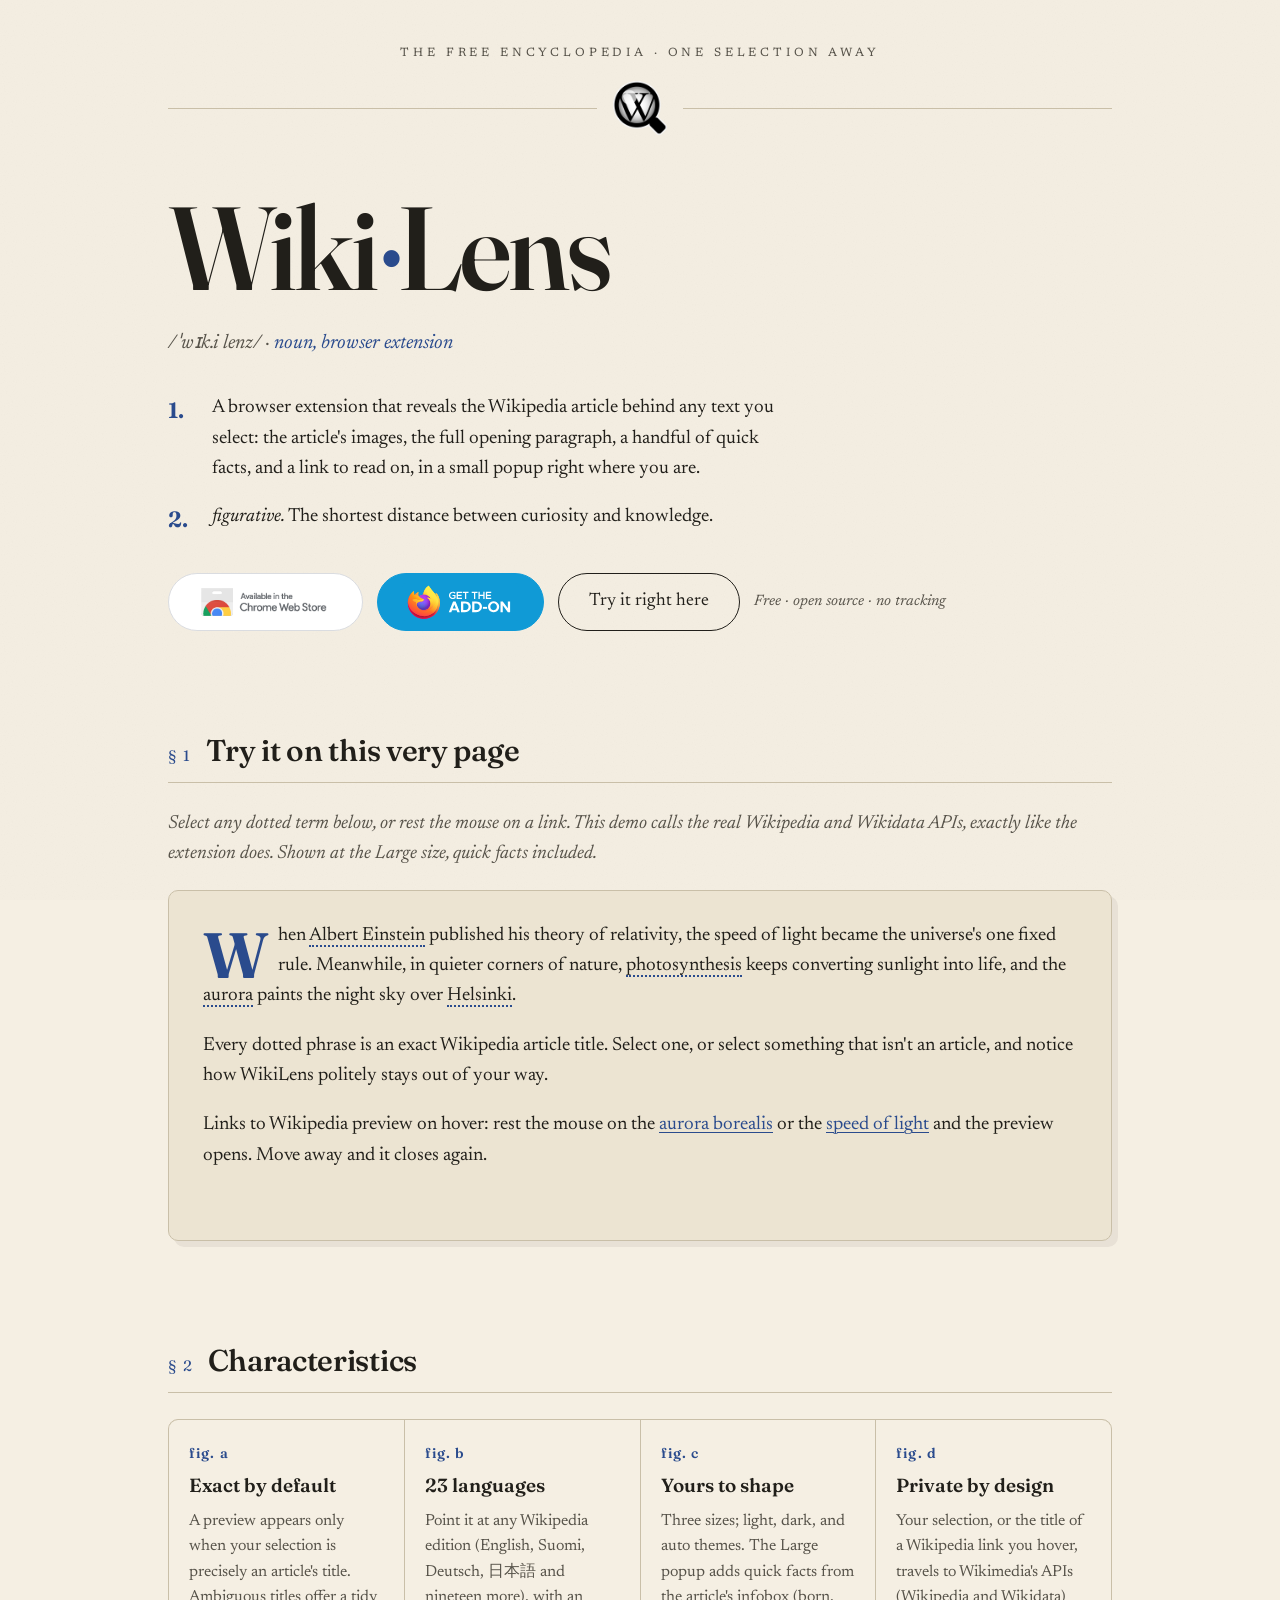
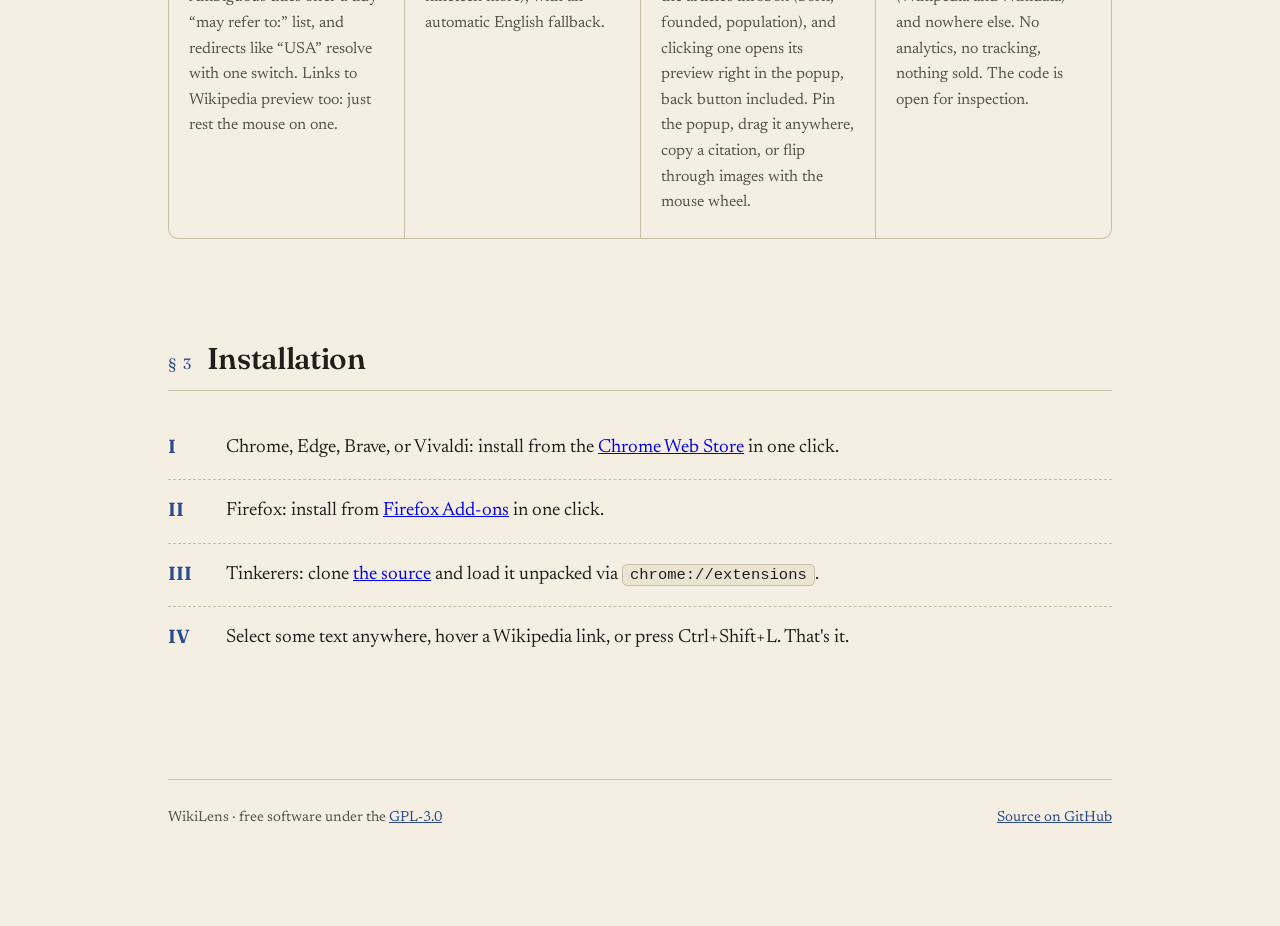
==== commit 6f728da0: "Preview Wikipedia links on hover Resting the mouse on a link to a Wikipedia article opens the popup " ====
--- a/docs/index.html
+++ b/docs/index.html
@@ -359,6 +359,12 @@
     transition: background 0.25s ease;
   }
   .demo .term:hover { background: var(--highlight); }
+  .demo a.wikilink {
+    color: var(--accent);
+    text-decoration: underline;
+    text-decoration-thickness: 1px;
+    text-underline-offset: 3px;
+  }
   /* once the demo scrolls into view, the first term glows briefly:
      a wordless "start here" */
   .demo.inview .dropcap .term:first-of-type {
@@ -523,16 +529,13 @@
   .wl-card .x ul, .wl-card .x ol { margin: 0 0 8px; padding-left: 20px; }
   .wl-card .x li { margin: 0 0 4px; }
   .wl-card .x a {
+    color: inherit;
+    text-decoration: none;
+    border-bottom: 1px dotted var(--card-border);
+  }
+  .wl-card .x a:hover {
     color: var(--card-link);
-    text-decoration: none;
-  }
-  .wl-card .x a:hover { text-decoration: underline; }
-  .wl-card .x a::after {
-    content: "↗";
-    font-size: 0.7em;
-    opacity: 0.7;
-    margin-left: 1px;
-    vertical-align: super;
+    border-bottom-color: var(--card-link);
   }
   .wl-card .x h3, .wl-card .x h4 {
     font-size: 15px;
@@ -771,9 +774,10 @@
 
   <section class="section" id="try">
     <div class="section-head"><span class="no">§ 1</span><h2>Try it on this very page</h2></div>
-    <p class="demo-hint">Select any dotted term below. This demo calls the
-      real Wikipedia and Wikidata APIs, exactly like the extension does.
-      Shown at the Large size, quick facts included.</p>
+    <p class="demo-hint">Select any dotted term below, or rest the mouse on a
+      link. This demo calls the real Wikipedia and Wikidata APIs, exactly
+      like the extension does. Shown at the Large size, quick facts
+      included.</p>
     <div class="demo" id="demo">
       <p class="dropcap">When <span class="term">Albert Einstein</span> published his theory of
         relativity, the speed of light became the universe's one fixed rule.
@@ -784,6 +788,11 @@
       <p>Every dotted phrase is an exact Wikipedia article title. Select one,
         or select something that isn't an article, and notice how WikiLens
         politely stays out of your way.</p>
+      <p>Links to Wikipedia preview on hover: rest the mouse on the
+        <a class="wikilink" href="https://en.wikipedia.org/wiki/Aurora_borealis" target="_blank" rel="noopener">aurora borealis</a>
+        or the
+        <a class="wikilink" href="https://en.wikipedia.org/wiki/Speed_of_light" target="_blank" rel="noopener">speed of light</a>
+        and the preview opens. Move away and it closes again.</p>
       <div class="demo-status" id="demo-status"></div>
     </div>
   </section>
@@ -795,7 +804,8 @@
         <h3><span class="fig">fig. a</span>Exact by default</h3>
         <p>A preview appears only when your selection is precisely an article's
           title. Ambiguous titles offer a tidy “may refer to:” list, and
-          redirects like “USA” resolve with one switch.</p>
+          redirects like “USA” resolve with one switch. Links to Wikipedia
+          preview too: just rest the mouse on one.</p>
       </div>
       <div class="feature">
         <h3><span class="fig">fig. b</span>23 languages</h3>
@@ -812,8 +822,9 @@
       </div>
       <div class="feature">
         <h3><span class="fig">fig. d</span>Private by design</h3>
-        <p>Your selection travels to Wikimedia's APIs (Wikipedia and
-          Wikidata) and nowhere else. No analytics, no tracking, nothing
+        <p>Your selection, or the title of a Wikipedia link you hover,
+          travels to Wikimedia's APIs (Wikipedia and Wikidata) and nowhere
+          else. No analytics, no tracking, nothing
           sold. The code is open for inspection.</p>
       </div>
     </div>
@@ -831,7 +842,8 @@
       <li>Tinkerers: clone
         <a href="https://github.com/Ville-Mattila/wikilens">the source</a>
         and load it unpacked via <code>chrome://extensions</code>.</li>
-      <li>Select some text anywhere, or press Ctrl+Shift+L. That's it.</li>
+      <li>Select some text anywhere, hover a Wikipedia link, or press
+        Ctrl+Shift+L. That's it.</li>
     </ol>
   </section>
 
@@ -859,7 +871,13 @@
     setTimeout(onSelect, 10);
   });
   document.addEventListener("mousedown", (e) => {
-    if (card && !card.contains(e.target)) removeCard();
+    clearTimeout(hoverTimer);
+    hoverLink = null;
+    if (card && card.contains(e.target)) {
+      if (cardOrigin === "hover") cardOrigin = "engaged";
+      return;
+    }
+    if (card) removeCard();
   });
 
   async function onSelect() {
@@ -880,11 +898,81 @@
       return;
     }
     status.textContent = "";
+    clearTimeout(hoverTimer); // a selection takes over from a pending hover
+    hoverLink = null;
     showCard(data, sel);
-  }
-
-  async function lookup(title) {
-    const key = title.toLowerCase();
+    cardOrigin = "select";
+  }
+
+  // Link hover previews, like the extension: resting on a Wikipedia link
+  // opens its card; it closes shortly after the pointer leaves both link
+  // and card, unless the user clicked into it ("engaged").
+  const finePointer = matchMedia("(hover: hover) and (pointer: fine)");
+  let cardOrigin = null; // "select" | "hover" | "engaged"
+  let cardLink = null; // the link the open hover card belongs to
+  let hoverLink = null;
+  let hoverY = 0;
+  let hoverTimer = null;
+  let hideTimer = null;
+
+  demo.addEventListener("mouseover", (e) => {
+    if (card && card.contains(e.target)) {
+      clearTimeout(hideTimer);
+      return;
+    }
+    const link = e.target.closest("a.wikilink");
+    if (!link || link === hoverLink || !finePointer.matches) return;
+    if (card && cardOrigin !== "hover") return; // never replace a reader's card
+    clearTimeout(hoverTimer);
+    hoverLink = link;
+    hoverY = e.clientY;
+    if (card && link === cardLink) {
+      clearTimeout(hideTimer); // back on the link whose card is open
+      return;
+    }
+    hoverTimer = setTimeout(async () => {
+      const mySeq = ++seq;
+      const data = await lookup(titleFromWikiHref(link.href), false);
+      if (mySeq !== seq || hoverLink !== link || !data) return;
+      if (card && cardOrigin !== "hover") return;
+      // a wrapped link has a box per line: anchor to the hovered one
+      const rects = [...link.getClientRects()];
+      const rect = rects.find((r) => hoverY >= r.top && hoverY <= r.bottom) ||
+        rects[0];
+      status.textContent = "";
+      showCard(data, rect);
+      cardOrigin = "hover";
+      cardLink = link;
+    }, 450);
+  });
+
+  demo.addEventListener("mouseout", (e) => {
+    const to = e.relatedTarget;
+    if (card && card.contains(e.target)) {
+      if (to && card.contains(to)) return;
+      scheduleHide();
+      return;
+    }
+    if (hoverLink && hoverLink.contains(e.target)) {
+      if (to && hoverLink.contains(to)) return;
+      clearTimeout(hoverTimer);
+      hoverLink = null;
+      scheduleHide();
+    }
+  });
+
+  function scheduleHide() {
+    if (cardOrigin !== "hover") return;
+    clearTimeout(hideTimer);
+    hideTimer = setTimeout(() => {
+      if (cardOrigin === "hover") removeCard();
+    }, 300);
+  }
+
+  // exact: selections must name the article itself; links (exact = false)
+  // follow redirects, since they point at a real page
+  async function lookup(title, exact = true) {
+    const key = (exact ? "" : "link:") + title.toLowerCase();
     if (cache.has(key)) return cache.get(key);
     let result = null;
     try {
@@ -894,8 +982,8 @@
       );
       if (res.ok) {
         const d = await res.json();
-        if (d.type === "standard" &&
-            d.title.toLowerCase() === title.trim().toLowerCase()) {
+        if (d.type === "standard" && (!exact ||
+            d.title.toLowerCase() === title.trim().toLowerCase())) {
           let thumb = d.thumbnail ? d.thumbnail.source : null;
           const ow = d.originalimage ? d.originalimage.width : 0;
           if (thumb && ow > 960) {
@@ -1164,9 +1252,42 @@
     }
   }
 
-  function showCard(a, sel) {
+  // Derives a lookup title from a Wikipedia article URL.
+  function titleFromWikiHref(href) {
+    try {
+      const path = new URL(href).pathname;
+      const idx = path.indexOf("/wiki/");
+      if (idx === -1) return null;
+      return decodeURIComponent(path.slice(idx + 6)).replace(/_/g, " ");
+    } catch (_) {
+      return null;
+    }
+  }
+
+  // Body links preview in the popup, like the extension does; modifier
+  // clicks and unpreviewable targets fall back to Wikipedia in a new tab.
+  function hookBodyLinks(container) {
+    for (const a of container.querySelectorAll("a[href*='/wiki/']")) {
+      a.addEventListener("click", async (e) => {
+        if (e.button !== 0 || e.ctrlKey || e.metaKey || e.shiftKey) return;
+        const title = titleFromWikiHref(a.href);
+        if (!title) return;
+        e.preventDefault();
+        if (!card) return;
+        const pos = { left: card.style.left, top: card.style.top };
+        const res = await lookup(title, false);
+        if (res) showCard(res, null, pos);
+        else window.open(a.href, "_blank", "noopener");
+      });
+    }
+  }
+
+  // anchor: a Selection, or a DOMRect (a hovered link's line)
+  function showCard(a, anchor, fixedPos) {
     removeCard(false); // replace instantly, no exit animation overlap
-    const range = sel.getRangeAt(0).getBoundingClientRect();
+    const range = fixedPos ? null
+      : anchor.getRangeAt ? anchor.getRangeAt(0).getBoundingClientRect()
+      : anchor;
     const host = demo.getBoundingClientRect();
 
     card = document.createElement("div");
@@ -1179,6 +1300,7 @@
     const extractEl = card.querySelector(".x");
     if (a.extractHtml) {
       renderFormattedText(extractEl, a.extractHtml);
+      hookBodyLinks(extractEl);
     } else {
       extractEl.textContent = a.extract;
     }
@@ -1207,8 +1329,12 @@
 
       const showLead = () => {
         extractEl.replaceChildren();
-        if (a.extractHtml) renderFormattedText(extractEl, a.extractHtml);
-        else extractEl.textContent = a.extract;
+        if (a.extractHtml) {
+          renderFormattedText(extractEl, a.extractHtml);
+          hookBodyLinks(extractEl);
+        } else {
+          extractEl.textContent = a.extract;
+        }
         subtEl?.remove();
         subtEl = null;
         overviewChip?.remove();
@@ -1220,6 +1346,7 @@
       const showSection = (section, html) => {
         extractEl.replaceChildren();
         renderFormattedText(extractEl, html);
+        hookBodyLinks(extractEl);
         if (!subtEl) {
           subtEl = document.createElement("p");
           subtEl.className = "subt";
@@ -1344,11 +1471,17 @@
     // narrower than the card, so it always fits
     const scale = Math.min(1, (host.width - 16) / 500, (innerWidth - 24) / 500);
     if (scale < 1) card.style.zoom = scale;
-    const w = 500 * scale;
-    let left = range.left - host.left + range.width / 2 - w / 2;
-    left = Math.max(8, Math.min(left, host.width - w - 8));
-    card.style.left = left / (scale || 1) + "px";
-    card.style.top = (range.bottom - host.top + 10) / (scale || 1) + "px";
+    if (fixedPos) {
+      // an in-popup navigation re-renders at the same spot
+      card.style.left = fixedPos.left;
+      card.style.top = fixedPos.top;
+    } else {
+      const w = 500 * scale;
+      let left = range.left - host.left + range.width / 2 - w / 2;
+      left = Math.max(8, Math.min(left, host.width - w - 8));
+      card.style.left = left / (scale || 1) + "px";
+      card.style.top = (range.bottom - host.top + 10) / (scale || 1) + "px";
+    }
   }
 
   function removeCard(animate = true) {
